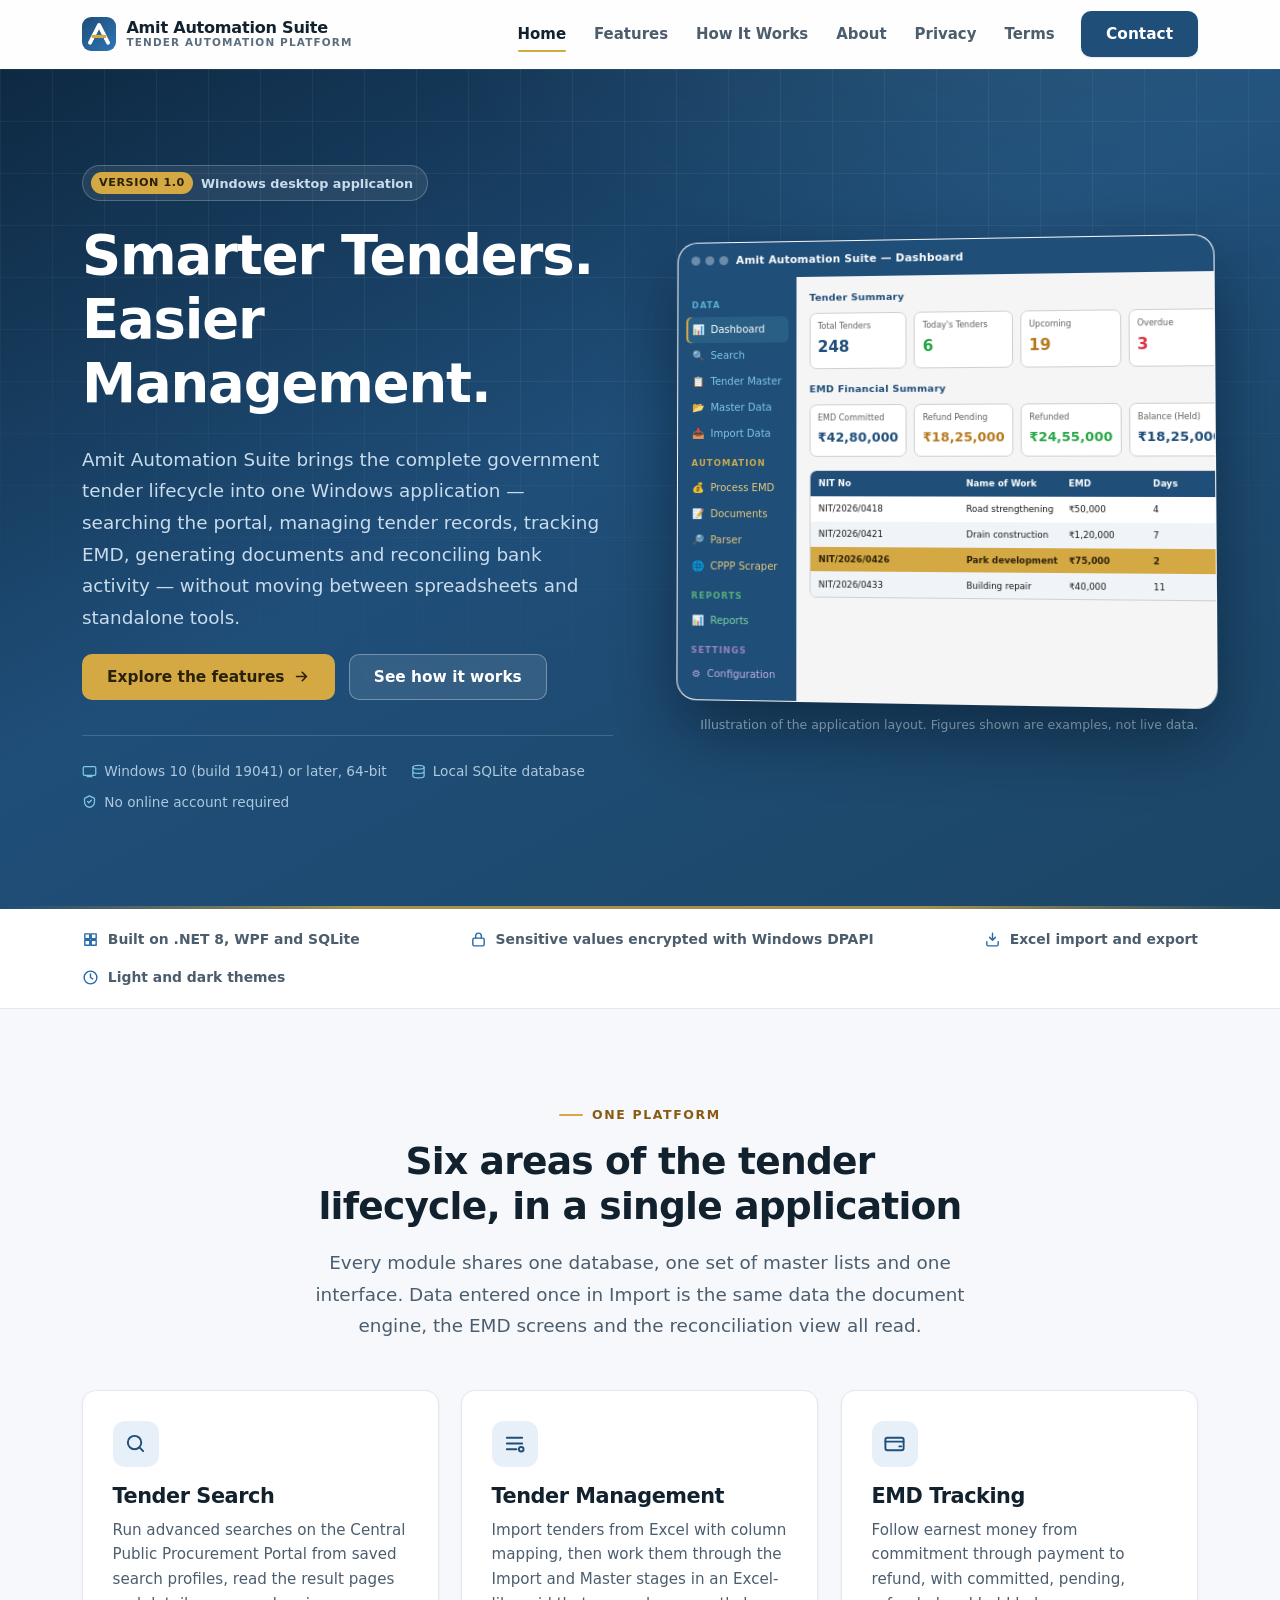
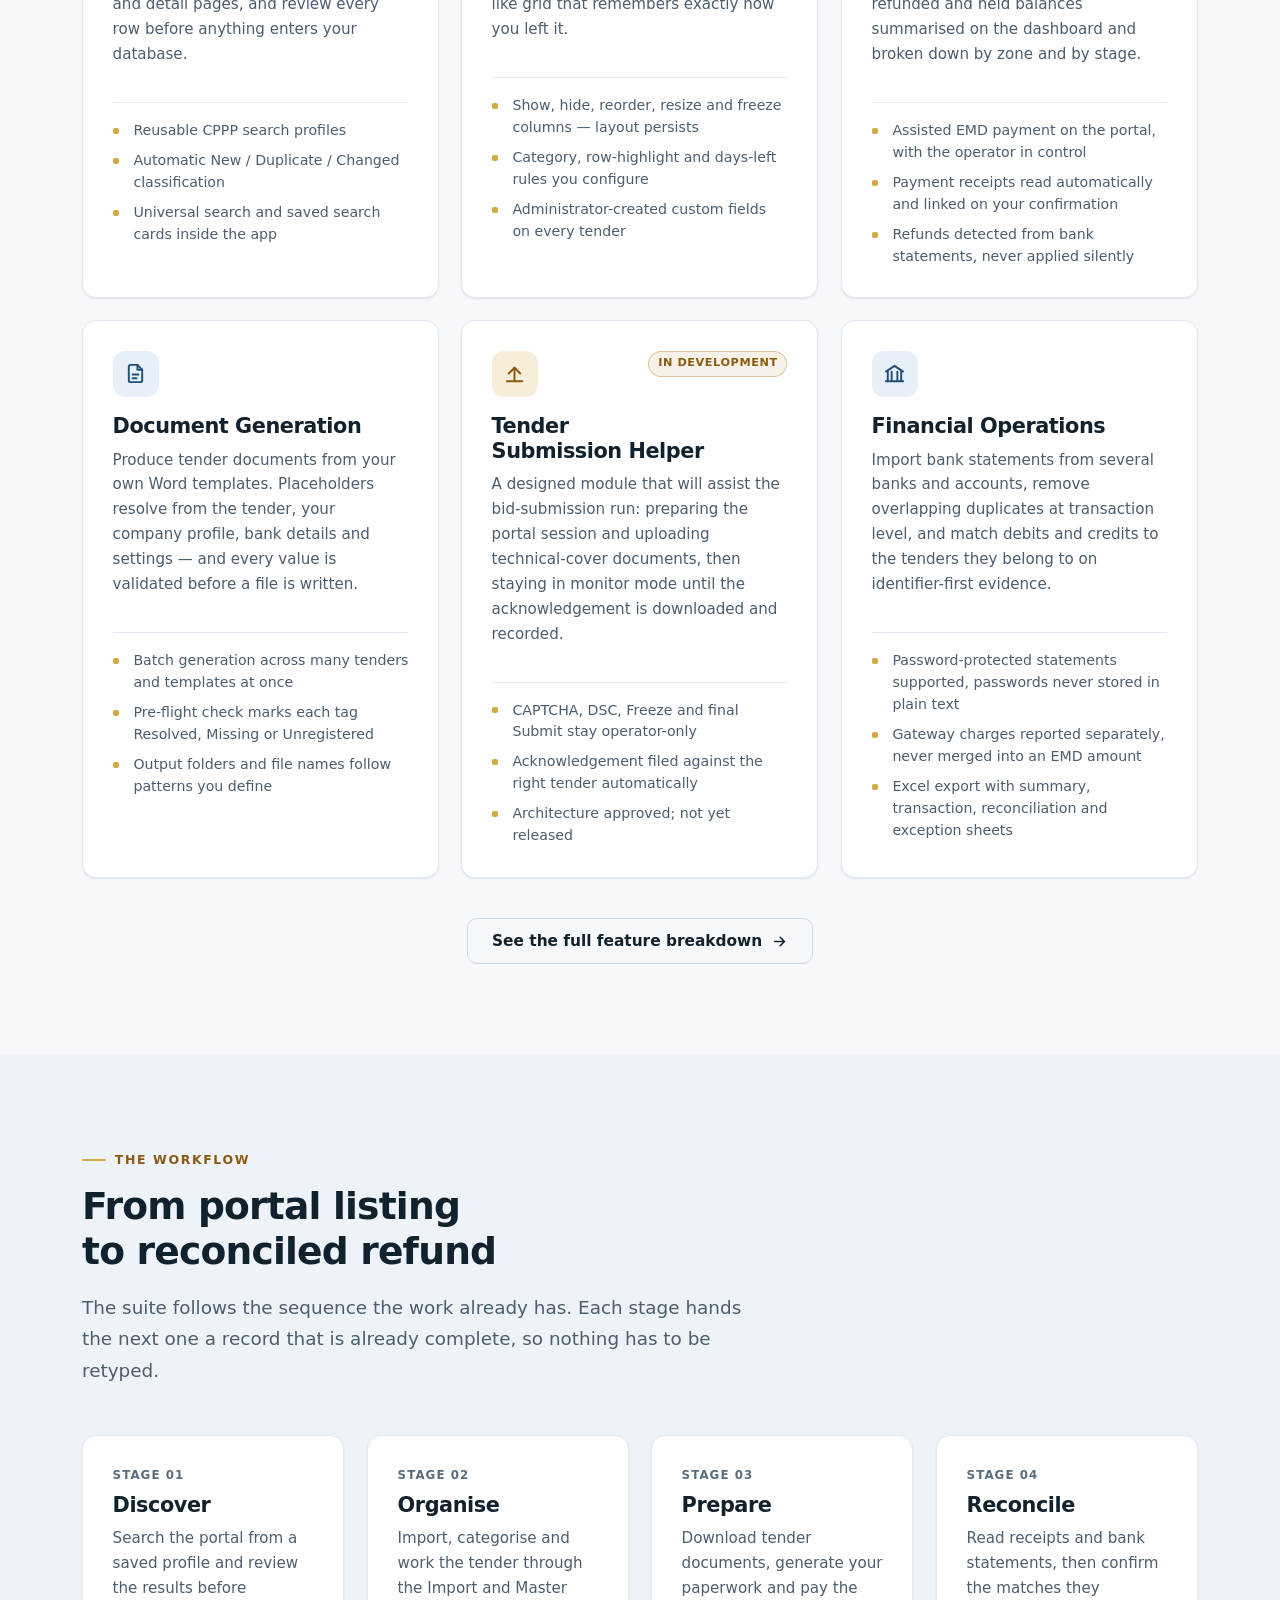
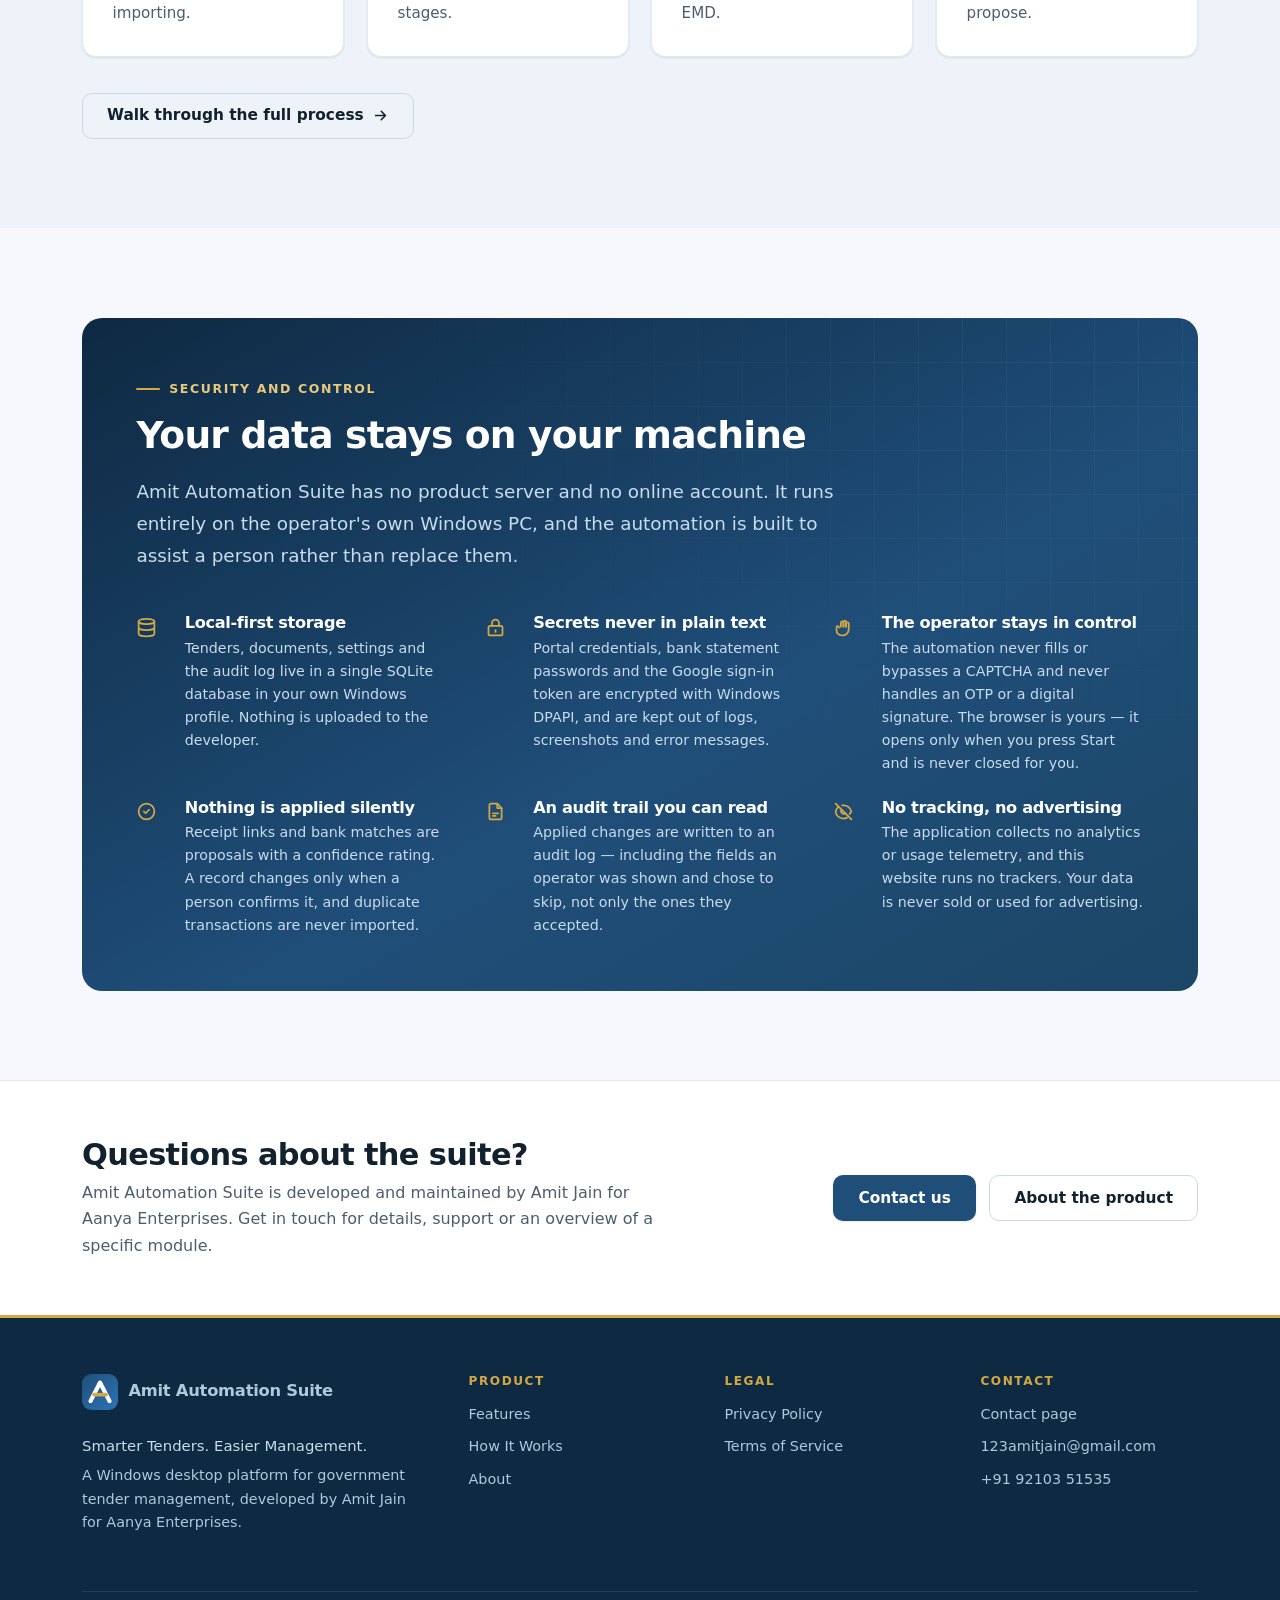
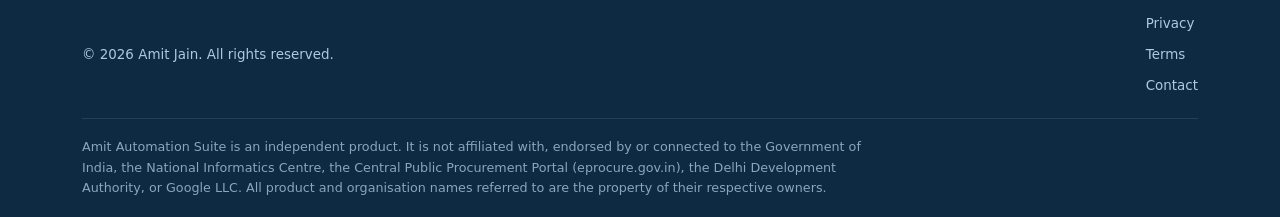
==== index.html @ f458331a "Add files via upload Initial website upload" ====
<!DOCTYPE html>
<html lang="en" dir="ltr">
<head>
<meta charset="utf-8">
<meta name="viewport" content="width=device-width, initial-scale=1">
<title>Amit Automation Suite — Tender Management &amp; Automation for Windows</title>
<meta name="description" content="Windows desktop platform for the government tender lifecycle: tender search, tender management, EMD tracking, document generation and financial reconciliation.">
<meta name="author" content="Amit Jain">
<meta name="theme-color" content="#1F4E79">
<link rel="canonical" href="https://amitautomationsuite.github.io/">

<meta property="og:type" content="website">
<meta property="og:site_name" content="Amit Automation Suite">
<meta property="og:title" content="Amit Automation Suite — Tender Management &amp; Automation for Windows">
<meta property="og:description" content="A Windows desktop platform for the government tender lifecycle: search, management, EMD tracking, document generation and financial reconciliation. Data stays on your machine.">
<meta property="og:url" content="https://amitautomationsuite.github.io/">
<meta property="og:image" content="https://amitautomationsuite.github.io/assets/img/og-image.png">
<meta property="og:image:width" content="1200">
<meta property="og:image:height" content="630">
<meta property="og:image:alt" content="Amit Automation Suite — Smarter Tenders. Easier Management.">
<meta name="twitter:card" content="summary_large_image">
<meta name="twitter:title" content="Amit Automation Suite">
<meta name="twitter:description" content="A Windows desktop platform for the government tender lifecycle. Data stays on your machine.">
<meta name="twitter:image" content="https://amitautomationsuite.github.io/assets/img/og-image.png">

<link rel="icon" href="favicon.ico" sizes="any">
<link rel="icon" type="image/png" sizes="32x32" href="assets/img/favicon-32.png">
<link rel="icon" type="image/png" sizes="16x16" href="assets/img/favicon-16.png">
<link rel="apple-touch-icon" href="assets/img/apple-touch-icon.png">
<link rel="manifest" href="site.webmanifest">
<link rel="stylesheet" href="assets/css/styles.css">
<script>document.documentElement.classList.add('js');</script>
<script type="application/ld+json">
{
  "@context": "https://schema.org",
  "@type": "SoftwareApplication",
  "name": "Amit Automation Suite",
  "alternateName": "AAS",
  "applicationCategory": "BusinessApplication",
  "applicationSubCategory": "Tender Management",
  "operatingSystem": "Windows 10 version 2004 (build 19041) or later, 64-bit",
  "softwareVersion": "1.0.0",
  "url": "https://amitautomationsuite.github.io/",
  "image": "https://amitautomationsuite.github.io/assets/img/og-image.png",
  "description": "A Windows desktop platform that manages the government tender lifecycle end to end: tender search, tender management, EMD tracking, document generation, tender submission assistance and financial reconciliation. All records are stored in a local SQLite database on the operator's own machine.",
  "author":    { "@type": "Person", "name": "Amit Jain", "email": "123amitjain@gmail.com" },
  "publisher": { "@type": "Organization", "name": "Aanya Enterprises" }
}
</script>
</head>
<body>
<a class="skip-link" href="#main">Skip to main content</a>

<header class="site-header">
  <div class="wrap">
    <nav class="nav" aria-label="Primary">
      <a class="brand" href="index.html">
        <img class="brand__mark" src="assets/img/icon-512.png" width="34" height="34" alt="" decoding="async">
        <span class="brand__text">
          <span class="brand__name">Amit Automation Suite</span>
          <span class="brand__sub">Tender Automation Platform</span>
        </span>
      </a>
      <button class="nav__toggle" type="button" aria-expanded="false" aria-controls="nav-menu">
        <span class="visually-hidden">Toggle navigation menu</span>
        <svg class="icon-open" viewBox="0 0 24 24" fill="none" stroke="currentColor" stroke-width="2" stroke-linecap="round" aria-hidden="true"><path d="M3 6h18M3 12h18M3 18h18"/></svg>
        <svg class="icon-close" viewBox="0 0 24 24" fill="none" stroke="currentColor" stroke-width="2" stroke-linecap="round" aria-hidden="true"><path d="M6 6l12 12M18 6L6 18"/></svg>
      </button>
      <div class="nav__menu" id="nav-menu">
        <ul class="nav__links">
          <li><a href="index.html" aria-current="page">Home</a></li>
          <li><a href="features.html">Features</a></li>
          <li><a href="how-it-works.html">How It Works</a></li>
          <li><a href="about.html">About</a></li>
          <li><a href="privacy.html">Privacy</a></li>
          <li><a href="terms.html">Terms</a></li>
        </ul>
        <div class="nav__cta"><a class="btn btn--primary" href="contact.html">Contact</a></div>
      </div>
    </nav>
  </div>
</header>

<main id="main">

  <!-- ============================ Hero ============================ -->
  <section class="hero">
    <div class="wrap">
      <div class="hero__inner">
        <div>
          <p class="hero__badge"><b>Version 1.0</b> Windows desktop application</p>
          <h1>Smarter Tenders.<br>Easier Management.</h1>
          <p class="lede">Amit Automation Suite brings the complete government tender lifecycle into one
            Windows application — searching the portal, managing tender records, tracking EMD,
            generating documents and reconciling bank activity — without moving between
            spreadsheets and standalone tools.</p>
          <div class="btn-row">
            <a class="btn btn--gold" href="features.html">
              Explore the features
              <svg viewBox="0 0 24 24" fill="none" stroke="currentColor" stroke-width="2.2" stroke-linecap="round" stroke-linejoin="round" aria-hidden="true"><path d="M5 12h14M13 6l6 6-6 6"/></svg>
            </a>
            <a class="btn btn--onDark" href="how-it-works.html">See how it works</a>
          </div>
          <ul class="hero__meta">
            <li><svg viewBox="0 0 24 24" fill="none" stroke="currentColor" stroke-width="2" stroke-linecap="round" stroke-linejoin="round" aria-hidden="true"><rect x="2" y="4" width="20" height="14" rx="2"/><path d="M8 20h8M12 18v2"/></svg> Windows 10 (build 19041) or later, 64-bit</li>
            <li><svg viewBox="0 0 24 24" fill="none" stroke="currentColor" stroke-width="2" stroke-linecap="round" stroke-linejoin="round" aria-hidden="true"><ellipse cx="12" cy="5" rx="9" ry="3"/><path d="M3 5v14c0 1.7 4 3 9 3s9-1.3 9-3V5M3 12c0 1.7 4 3 9 3s9-1.3 9-3"/></svg> Local SQLite database</li>
            <li><svg viewBox="0 0 24 24" fill="none" stroke="currentColor" stroke-width="2" stroke-linecap="round" stroke-linejoin="round" aria-hidden="true"><path d="M12 3l8 4v5c0 5-3.4 8.4-8 9.5C7.4 20.4 4 17 4 12V7z"/><path d="M9 12l2 2 4-4"/></svg> No online account required</li>
          </ul>
        </div>

        <div>
          <!-- Illustration of the application layout. Not a photograph of live data. -->
          <div class="mock" role="img" aria-label="Illustration of the Amit Automation Suite dashboard: a navy sidebar grouped into Data, Automation, Reports and Settings sections, with tender and EMD summary cards and a tender grid.">
            <div class="mock__bar">
              <span class="mock__dots"><i></i><i></i><i></i></span>
              <span class="mock__title">Amit Automation Suite — Dashboard</span>
            </div>
            <div class="mock__body" aria-hidden="true">
              <div class="mock__side">
                <div class="mock__group g-data">DATA</div>
                <div class="mock__nav t-data is-active"><em>&#128202;</em> Dashboard</div>
                <div class="mock__nav t-data"><em>&#128269;</em> Search</div>
                <div class="mock__nav t-data"><em>&#128203;</em> Tender Master</div>
                <div class="mock__nav t-data"><em>&#128194;</em> Master Data</div>
                <div class="mock__nav t-data"><em>&#128229;</em> Import Data</div>
                <div class="mock__group g-auto">AUTOMATION</div>
                <div class="mock__nav t-auto"><em>&#128176;</em> Process EMD</div>
                <div class="mock__nav t-auto"><em>&#128221;</em> Documents</div>
                <div class="mock__nav t-auto"><em>&#128270;</em> Parser</div>
                <div class="mock__nav t-auto"><em>&#127760;</em> CPPP Scraper</div>
                <div class="mock__group g-rep">REPORTS</div>
                <div class="mock__nav t-rep"><em>&#128202;</em> Reports</div>
                <div class="mock__group g-set">SETTINGS</div>
                <div class="mock__nav t-set"><em>&#9881;</em> Configuration</div>
              </div>
              <div class="mock__main">
                <div class="mock__label">Tender Summary</div>
                <div class="mock__cards">
                  <div class="mock__card"><span>Total Tenders</span><b class="c-blue">248</b></div>
                  <div class="mock__card"><span>Today's Tenders</span><b class="c-green">6</b></div>
                  <div class="mock__card"><span>Upcoming</span><b class="c-amber">19</b></div>
                  <div class="mock__card"><span>Overdue</span><b class="c-red">3</b></div>
                </div>
                <div class="mock__label">EMD Financial Summary</div>
                <div class="mock__cards">
                  <div class="mock__card"><span>EMD Committed</span><b class="c-blue money">&#8377;42,80,000</b></div>
                  <div class="mock__card"><span>Refund Pending</span><b class="c-amber money">&#8377;18,25,000</b></div>
                  <div class="mock__card"><span>Refunded</span><b class="c-green money">&#8377;24,55,000</b></div>
                  <div class="mock__card"><span>Balance (Held)</span><b class="c-blue money">&#8377;18,25,000</b></div>
                </div>
                <div class="mock__grid">
                  <div class="mock__row head"><span>NIT No</span><span>Name of Work</span><span>EMD</span><span>Days</span></div>
                  <div class="mock__row"><span>NIT/2026/0418</span><span>Road strengthening</span><span>&#8377;50,000</span><span>4</span></div>
                  <div class="mock__row alt"><span>NIT/2026/0421</span><span>Drain construction</span><span>&#8377;1,20,000</span><span>7</span></div>
                  <div class="mock__row sel"><span>NIT/2026/0426</span><span>Park development</span><span>&#8377;75,000</span><span>2</span></div>
                  <div class="mock__row alt"><span>NIT/2026/0433</span><span>Building repair</span><span>&#8377;40,000</span><span>11</span></div>
                </div>
              </div>
            </div>
          </div>
          <p class="mock__caption">Illustration of the application layout. Figures shown are examples, not live data.</p>
        </div>
      </div>
    </div>
  </section>

  <!-- ============================ Trust strip ============================ -->
  <div class="strip">
    <div class="wrap">
      <ul class="strip__list">
        <li><svg viewBox="0 0 24 24" fill="none" stroke="currentColor" stroke-width="2" stroke-linecap="round" stroke-linejoin="round" aria-hidden="true"><path d="M4 4h7v7H4zM13 4h7v7h-7zM4 13h7v7H4zM13 13h7v7h-7z"/></svg> Built on .NET 8, WPF and SQLite</li>
        <li><svg viewBox="0 0 24 24" fill="none" stroke="currentColor" stroke-width="2" stroke-linecap="round" stroke-linejoin="round" aria-hidden="true"><rect x="4" y="10" width="16" height="11" rx="2"/><path d="M8 10V7a4 4 0 0 1 8 0v3"/></svg> Sensitive values encrypted with Windows DPAPI</li>
        <li><svg viewBox="0 0 24 24" fill="none" stroke="currentColor" stroke-width="2" stroke-linecap="round" stroke-linejoin="round" aria-hidden="true"><path d="M12 3v10M8 9l4 4 4-4"/><path d="M4 15v4a2 2 0 0 0 2 2h12a2 2 0 0 0 2-2v-4"/></svg> Excel import and export</li>
        <li><svg viewBox="0 0 24 24" fill="none" stroke="currentColor" stroke-width="2" stroke-linecap="round" stroke-linejoin="round" aria-hidden="true"><circle cx="12" cy="12" r="9"/><path d="M12 7v5l3 2"/></svg> Light and dark themes</li>
      </ul>
    </div>
  </div>

  <!-- ============================ Product areas ============================ -->
  <section class="section">
    <div class="wrap">
      <div class="section-head section-head--center">
        <p class="eyebrow">One platform</p>
        <h2>Six areas of the tender lifecycle, in a single application</h2>
        <p class="lede">Every module shares one database, one set of master lists and one interface.
          Data entered once in Import is the same data the document engine, the EMD screens and the
          reconciliation view all read.</p>
      </div>

      <div class="grid grid--3">

        <article class="card card--hover reveal">
          <span class="card__icon" aria-hidden="true">
            <svg viewBox="0 0 24 24" fill="none" stroke="currentColor" stroke-width="2" stroke-linecap="round" stroke-linejoin="round"><circle cx="11" cy="11" r="7"/><path d="M20 20l-3.9-3.9"/></svg>
          </span>
          <h3>Tender Search</h3>
          <p>Run advanced searches on the Central Public Procurement Portal from saved search
            profiles, read the result pages and detail pages, and review every row before anything
            enters your database.</p>
          <ul class="card__list">
            <li>Reusable CPPP search profiles</li>
            <li>Automatic New / Duplicate / Changed classification</li>
            <li>Universal search and saved search cards inside the app</li>
          </ul>
        </article>

        <article class="card card--hover reveal reveal-d1">
          <span class="card__icon" aria-hidden="true">
            <svg viewBox="0 0 24 24" fill="none" stroke="currentColor" stroke-width="2" stroke-linecap="round" stroke-linejoin="round"><path d="M4 6h16M4 12h16M4 18h10"/><circle cx="19" cy="18" r="2.4"/></svg>
          </span>
          <h3>Tender Management</h3>
          <p>Import tenders from Excel with column mapping, then work them through the Import and
            Master stages in an Excel-like grid that remembers exactly how you left it.</p>
          <ul class="card__list">
            <li>Show, hide, reorder, resize and freeze columns — layout persists</li>
            <li>Category, row-highlight and days-left rules you configure</li>
            <li>Administrator-created custom fields on every tender</li>
          </ul>
        </article>

        <article class="card card--hover reveal reveal-d2">
          <span class="card__icon" aria-hidden="true">
            <svg viewBox="0 0 24 24" fill="none" stroke="currentColor" stroke-width="2" stroke-linecap="round" stroke-linejoin="round"><rect x="2.5" y="6" width="19" height="13" rx="2"/><path d="M2.5 10h19"/><path d="M17 15h2"/></svg>
          </span>
          <h3>EMD Tracking</h3>
          <p>Follow earnest money from commitment through payment to refund, with committed,
            pending, refunded and held balances summarised on the dashboard and broken down by zone
            and by stage.</p>
          <ul class="card__list">
            <li>Assisted EMD payment on the portal, with the operator in control</li>
            <li>Payment receipts read automatically and linked on your confirmation</li>
            <li>Refunds detected from bank statements, never applied silently</li>
          </ul>
        </article>

        <article class="card card--hover reveal">
          <span class="card__icon" aria-hidden="true">
            <svg viewBox="0 0 24 24" fill="none" stroke="currentColor" stroke-width="2" stroke-linecap="round" stroke-linejoin="round"><path d="M14 3H7a2 2 0 0 0-2 2v14a2 2 0 0 0 2 2h10a2 2 0 0 0 2-2V8z"/><path d="M14 3v5h5M9 13h6M9 17h4"/></svg>
          </span>
          <h3>Document Generation</h3>
          <p>Produce tender documents from your own Word templates. Placeholders resolve from the
            tender, your company profile, bank details and settings — and every value is validated
            before a file is written.</p>
          <ul class="card__list">
            <li>Batch generation across many tenders and templates at once</li>
            <li>Pre-flight check marks each tag Resolved, Missing or Unregistered</li>
            <li>Output folders and file names follow patterns you define</li>
          </ul>
        </article>

        <article class="card card--hover reveal reveal-d1">
          <div class="card__head">
            <span class="card__icon card__icon--gold" aria-hidden="true">
              <svg viewBox="0 0 24 24" fill="none" stroke="currentColor" stroke-width="2" stroke-linecap="round" stroke-linejoin="round"><path d="M12 19V6"/><path d="M6 12l6-6 6 6"/><path d="M4 20h16"/></svg>
            </span>
            <span class="tag tag--dev">In development</span>
          </div>
          <h3>Tender Submission Helper</h3>
          <p>A designed module that will assist the bid-submission run: preparing the portal session
            and uploading technical-cover documents, then staying in monitor mode until the
            acknowledgement is downloaded and recorded.</p>
          <ul class="card__list">
            <li>CAPTCHA, DSC, Freeze and final Submit stay operator-only</li>
            <li>Acknowledgement filed against the right tender automatically</li>
            <li>Architecture approved; not yet released</li>
          </ul>
        </article>

        <article class="card card--hover reveal reveal-d2">
          <span class="card__icon" aria-hidden="true">
            <svg viewBox="0 0 24 24" fill="none" stroke="currentColor" stroke-width="2" stroke-linecap="round" stroke-linejoin="round"><path d="M3 10l9-6 9 6"/><path d="M5 10v9M19 10v9M9 10v9M15 10v9M3 20h18"/></svg>
          </span>
          <h3>Financial Operations</h3>
          <p>Import bank statements from several banks and accounts, remove overlapping duplicates at
            transaction level, and match debits and credits to the tenders they belong to on
            identifier-first evidence.</p>
          <ul class="card__list">
            <li>Password-protected statements supported, passwords never stored in plain text</li>
            <li>Gateway charges reported separately, never merged into an EMD amount</li>
            <li>Excel export with summary, transaction, reconciliation and exception sheets</li>
          </ul>
        </article>

      </div>

      <p class="text-center" style="margin-top: 2.5rem;">
        <a class="btn btn--ghost" href="features.html">See the full feature breakdown
          <svg viewBox="0 0 24 24" fill="none" stroke="currentColor" stroke-width="2.2" stroke-linecap="round" stroke-linejoin="round" aria-hidden="true"><path d="M5 12h14M13 6l6 6-6 6"/></svg>
        </a>
      </p>
    </div>
  </section>

  <!-- ============================ Workflow ============================ -->
  <section class="section section--alt">
    <div class="wrap">
      <div class="section-head">
        <p class="eyebrow">The workflow</p>
        <h2>From portal listing to reconciled refund</h2>
        <p class="lede">The suite follows the sequence the work already has. Each stage hands the
          next one a record that is already complete, so nothing has to be retyped.</p>
      </div>

      <div class="grid grid--4">
        <div class="card reveal">
          <span class="step__module">Stage 01</span>
          <h3>Discover</h3>
          <p>Search the portal from a saved profile and review the results before importing.</p>
        </div>
        <div class="card reveal reveal-d1">
          <span class="step__module">Stage 02</span>
          <h3>Organise</h3>
          <p>Import, categorise and work the tender through the Import and Master stages.</p>
        </div>
        <div class="card reveal reveal-d2">
          <span class="step__module">Stage 03</span>
          <h3>Prepare</h3>
          <p>Download tender documents, generate your paperwork and pay the EMD.</p>
        </div>
        <div class="card reveal reveal-d3">
          <span class="step__module">Stage 04</span>
          <h3>Reconcile</h3>
          <p>Read receipts and bank statements, then confirm the matches they propose.</p>
        </div>
      </div>

      <p style="margin-top: 2.25rem;">
        <a class="btn btn--ghost" href="how-it-works.html">Walk through the full process
          <svg viewBox="0 0 24 24" fill="none" stroke="currentColor" stroke-width="2.2" stroke-linecap="round" stroke-linejoin="round" aria-hidden="true"><path d="M5 12h14M13 6l6 6-6 6"/></svg>
        </a>
      </p>
    </div>
  </section>

  <!-- ============================ Security / trust ============================ -->
  <section class="section">
    <div class="wrap">
      <div class="panel reveal">
        <p class="eyebrow eyebrow--light">Security and control</p>
        <h2>Your data stays on your machine</h2>
        <p class="lede" style="max-width: 62ch;">Amit Automation Suite has no product server and no
          online account. It runs entirely on the operator's own Windows PC, and the automation is
          built to assist a person rather than replace them.</p>

        <div class="panel__grid">
          <div class="panel__item">
            <svg viewBox="0 0 24 24" fill="none" stroke="currentColor" stroke-width="2" stroke-linecap="round" stroke-linejoin="round" aria-hidden="true"><ellipse cx="12" cy="5" rx="9" ry="3"/><path d="M3 5v14c0 1.7 4 3 9 3s9-1.3 9-3V5M3 12c0 1.7 4 3 9 3s9-1.3 9-3"/></svg>
            <div>
              <h3>Local-first storage</h3>
              <p>Tenders, documents, settings and the audit log live in a single SQLite database in
                your own Windows profile. Nothing is uploaded to the developer.</p>
            </div>
          </div>
          <div class="panel__item">
            <svg viewBox="0 0 24 24" fill="none" stroke="currentColor" stroke-width="2" stroke-linecap="round" stroke-linejoin="round" aria-hidden="true"><rect x="4" y="10" width="16" height="11" rx="2"/><path d="M8 10V7a4 4 0 0 1 8 0v3"/><path d="M12 15v2"/></svg>
            <div>
              <h3>Secrets never in plain text</h3>
              <p>Portal credentials, bank statement passwords and the Google sign-in token are
                encrypted with Windows DPAPI, and are kept out of logs, screenshots and error
                messages.</p>
            </div>
          </div>
          <div class="panel__item">
            <svg viewBox="0 0 24 24" fill="none" stroke="currentColor" stroke-width="2" stroke-linecap="round" stroke-linejoin="round" aria-hidden="true"><path d="M9 11V6.5a1.5 1.5 0 0 1 3 0V11"/><path d="M12 11V5.5a1.5 1.5 0 0 1 3 0V11"/><path d="M15 11V7.5a1.5 1.5 0 0 1 3 0V14a7 7 0 0 1-7 7h-1a6 6 0 0 1-6-6v-3a1.5 1.5 0 0 1 3 0"/></svg>
            <div>
              <h3>The operator stays in control</h3>
              <p>The automation never fills or bypasses a CAPTCHA and never handles an OTP or a
                digital signature. The browser is yours — it opens only when you press Start and is
                never closed for you.</p>
            </div>
          </div>
          <div class="panel__item">
            <svg viewBox="0 0 24 24" fill="none" stroke="currentColor" stroke-width="2" stroke-linecap="round" stroke-linejoin="round" aria-hidden="true"><path d="M9 12l2 2 4-4"/><circle cx="12" cy="12" r="9"/></svg>
            <div>
              <h3>Nothing is applied silently</h3>
              <p>Receipt links and bank matches are proposals with a confidence rating. A record
                changes only when a person confirms it, and duplicate transactions are never
                imported.</p>
            </div>
          </div>
          <div class="panel__item">
            <svg viewBox="0 0 24 24" fill="none" stroke="currentColor" stroke-width="2" stroke-linecap="round" stroke-linejoin="round" aria-hidden="true"><path d="M14 3H7a2 2 0 0 0-2 2v14a2 2 0 0 0 2 2h10a2 2 0 0 0 2-2V8z"/><path d="M14 3v5h5"/><path d="M9 14h6M9 17h3"/></svg>
            <div>
              <h3>An audit trail you can read</h3>
              <p>Applied changes are written to an audit log — including the fields an operator was
                shown and chose to skip, not only the ones they accepted.</p>
            </div>
          </div>
          <div class="panel__item">
            <svg viewBox="0 0 24 24" fill="none" stroke="currentColor" stroke-width="2" stroke-linecap="round" stroke-linejoin="round" aria-hidden="true"><path d="M3 3l18 18"/><path d="M10.6 5.1A9 9 0 0 1 21 12c-.5 1-1.2 2-2 2.8M6.3 6.4A9 9 0 0 0 3 12a9 9 0 0 0 13 7"/><path d="M9.9 9.9a3 3 0 0 0 4.2 4.2"/></svg>
            <div>
              <h3>No tracking, no advertising</h3>
              <p>The application collects no analytics or usage telemetry, and this website runs no
                trackers. Your data is never sold or used for advertising.</p>
            </div>
          </div>
        </div>
      </div>
    </div>
  </section>

  <!-- ============================ CTA ============================ -->
  <section class="cta">
    <div class="wrap">
      <div class="cta__inner">
        <div class="cta__text">
          <h2>Questions about the suite?</h2>
          <p>Amit Automation Suite is developed and maintained by Amit Jain for Aanya Enterprises.
            Get in touch for details, support or an overview of a specific module.</p>
        </div>
        <div class="btn-row">
          <a class="btn btn--primary" href="contact.html">Contact us</a>
          <a class="btn btn--ghost" href="about.html">About the product</a>
        </div>
      </div>
    </div>
  </section>

</main>

<footer class="site-footer">
  <div class="wrap">
    <div class="footer__grid footer">
      <div>
        <a class="footer__brand" href="index.html">
          <img src="assets/img/icon-512.png" width="36" height="36" alt="" decoding="async" loading="lazy">
          <span>Amit Automation Suite</span>
        </a>
        <p class="footer__tag">Smarter Tenders. Easier Management.</p>
        <p class="footer__desc">A Windows desktop platform for government tender management,
          developed by Amit Jain for Aanya Enterprises.</p>
      </div>
      <div>
        <h2>Product</h2>
        <ul>
          <li><a href="features.html">Features</a></li>
          <li><a href="how-it-works.html">How It Works</a></li>
          <li><a href="about.html">About</a></li>
        </ul>
      </div>
      <div>
        <h2>Legal</h2>
        <ul>
          <li><a href="privacy.html">Privacy Policy</a></li>
          <li><a href="terms.html">Terms of Service</a></li>
        </ul>
      </div>
      <div>
        <h2>Contact</h2>
        <ul>
          <li><a href="contact.html">Contact page</a></li>
          <li><a href="mailto:123amitjain@gmail.com">123amitjain@gmail.com</a></li>
          <li><a href="tel:+919210351535">+91 92103 51535</a></li>
        </ul>
      </div>
    </div>

    <div class="footer__bottom footer">
      <p>&copy; <span data-year>2026</span> Amit Jain. All rights reserved.</p>
      <ul class="footer__legal">
        <li><a href="privacy.html">Privacy</a></li>
        <li><a href="terms.html">Terms</a></li>
        <li><a href="contact.html">Contact</a></li>
      </ul>
    </div>

    <div class="disclaimer">
      <p>Amit Automation Suite is an independent product. It is not affiliated with, endorsed by or
        connected to the Government of India, the National Informatics Centre, the Central Public
        Procurement Portal (eprocure.gov.in), the Delhi Development Authority, or Google LLC. All
        product and organisation names referred to are the property of their respective owners.</p>
    </div>
  </div>
</footer>

<script src="assets/js/main.js" defer></script>
</body>
</html>
---- assets/css/styles.css ----
/* ==========================================================================
   Amit Automation Suite — website stylesheet
   Palette is taken from the application's own WPF theme
   (src/AmitAutomationSuite/Themes/LightTheme.xaml) so the site and the
   product read as one thing: navy #1F4E79, blue #2E75B6, gold #D4A843.
   ========================================================================== */

/* ---------- 1. Tokens ---------------------------------------------------- */

:root {
  /* Brand */
  --navy:        #1F4E79;
  --navy-deep:   #143A5C;
  --navy-ink:    #0E2942;
  --blue:        #2E75B6;
  --blue-soft:   #E7F0F9;
  --sky:         #7EC8E3;
  --gold:        #D4A843;
  --gold-light:  #E8C97A;
  --gold-soft:   #F7EEDA;
  --green:       #25714B;
  --amber:       #8A5A12;

  /* Neutrals. Every foreground token below is set so that it clears WCAG 2.1
     AA (4.5:1 for body text) on every surface it is actually used on —
     --surface, --surface-2, --bg and --bg-alt — not only on pure white. */
  --bg:          #F6F8FB;
  --bg-alt:      #EEF3F9;
  --surface:     #FFFFFF;
  --surface-2:   #FAFCFE;
  --line:        #E2E9F1;
  --line-strong: #CBD8E6;
  --ink:         #12212E;
  --ink-2:       #4C5D6E;
  --ink-3:       #5A6D7D;
  --on-dark:     #FFFFFF;
  --on-dark-2:   #C9DCEC;
  --on-dark-3:   #AEC8DC;

  /* Links carry their own tokens because --blue doubles as a button fill,
     where a lighter value would break white-on-blue in dark mode. */
  --link:        #256AAA;
  --link-hover:  #1F4E79;

  /* Shape & motion */
  --r-sm: 8px;
  --r:    14px;
  --r-lg: 20px;
  --shadow-sm: 0 1px 2px rgba(16, 40, 64, .06), 0 1px 3px rgba(16, 40, 64, .05);
  --shadow:    0 2px 4px rgba(16, 40, 64, .04), 0 8px 24px rgba(16, 40, 64, .07);
  --shadow-lg: 0 4px 8px rgba(16, 40, 64, .05), 0 24px 56px rgba(16, 40, 64, .13);
  --ring: 0 0 0 3px rgba(46, 117, 182, .35);
  --ease: cubic-bezier(.22, .61, .36, 1);

  /* Rhythm */
  --pad: clamp(1.25rem, 4vw, 2rem);
  --maxw: 1180px;

  /* Fonts — system stack only: zero network requests, no third-party
     dependency, and Segoe UI matches the desktop application on Windows. */
  --font: "Segoe UI", system-ui, -apple-system, "Helvetica Neue", Arial,
          "Noto Sans", sans-serif;
  --font-mono: "Cascadia Mono", "Consolas", "SF Mono", "Roboto Mono", monospace;
}

@media (prefers-color-scheme: dark) {
  :root {
    --bg:          #0D1720;
    --bg-alt:      #111E2A;
    --surface:     #15232F;
    --surface-2:   #1A2A38;
    --line:        #26394B;
    --line-strong: #344C63;
    --ink:         #E9F1F8;
    --ink-2:       #A9BED1;
    --ink-3:       #7D95AB;
    --blue-soft:   #17303F;
    --gold-soft:   #2E2716;
    --sky:         #7EC8E3;
    --green:       #5FCB92;
    --amber:       #E3B860;
    --link:        #7EC8E3;
    --link-hover:  #A8DCF0;
    --shadow-sm: 0 1px 2px rgba(0, 0, 0, .3);
    --shadow:    0 2px 4px rgba(0, 0, 0, .25), 0 8px 24px rgba(0, 0, 0, .34);
    --shadow-lg: 0 4px 8px rgba(0, 0, 0, .3), 0 24px 56px rgba(0, 0, 0, .5);
  }
}

/* ---------- 2. Reset & base --------------------------------------------- */

*, *::before, *::after { box-sizing: border-box; }

html {
  -webkit-text-size-adjust: 100%;
  scroll-behavior: smooth;
  scroll-padding-top: 84px;
}

body {
  margin: 0;
  background: var(--bg);
  color: var(--ink);
  font-family: var(--font);
  font-size: 1rem;
  line-height: 1.65;
  -webkit-font-smoothing: antialiased;
  text-rendering: optimizeLegibility;
}

img, svg, video { max-width: 100%; height: auto; display: block; }

h1, h2, h3, h4 {
  margin: 0 0 .5em;
  line-height: 1.18;
  letter-spacing: -.021em;
  font-weight: 700;
  color: var(--ink);
  text-wrap: balance;
}

h1 { font-size: clamp(2.1rem, 1.35rem + 2.7vw, 3.4rem); }
h2 { font-size: clamp(1.6rem, 1.15rem + 1.7vw, 2.35rem); }
h3 { font-size: clamp(1.1rem, .98rem + .48vw, 1.3rem); }
h4 { font-size: 1rem; }

p  { margin: 0 0 1.1em; }
p:last-child, ul:last-child, ol:last-child { margin-bottom: 0; }

a { color: var(--link); text-decoration-thickness: 1px; text-underline-offset: 3px; }
a:hover { color: var(--link-hover); }

strong { font-weight: 650; color: var(--ink); }

:focus-visible {
  outline: 3px solid var(--blue);
  outline-offset: 2px;
  border-radius: 4px;
}

hr { border: 0; border-top: 1px solid var(--line); margin: 2.5rem 0; }

/* ---------- 3. Layout helpers -------------------------------------------- */

.wrap {
  width: 100%;
  max-width: var(--maxw);
  margin-inline: auto;
  padding-inline: var(--pad);
}
.wrap--narrow { max-width: 820px; }

.section { padding-block: clamp(3.25rem, 7vw, 5.75rem); }
.section--tight { padding-block: clamp(2.5rem, 5vw, 4rem); }
.section--alt { background: var(--bg-alt); }

.skip-link {
  position: absolute;
  left: 50%;
  top: -60px;
  transform: translateX(-50%);
  z-index: 200;
  background: var(--navy);
  color: #fff;
  padding: .7rem 1.2rem;
  border-radius: 0 0 var(--r-sm) var(--r-sm);
  font-weight: 600;
  transition: top .18s var(--ease);
}
.skip-link:focus { top: 0; color: #fff; }

.eyebrow {
  display: inline-flex;
  align-items: center;
  gap: .55rem;
  margin: 0 0 .85rem;
  font-size: .78rem;
  font-weight: 700;
  letter-spacing: .13em;
  text-transform: uppercase;
  color: var(--amber);
}
.eyebrow::before {
  content: "";
  width: 24px;
  height: 2px;
  border-radius: 2px;
  background: var(--gold);
}
/* On the navy surfaces the plain gold does not clear 4.5:1, so the lighter
   step of the same hue is used there instead. */
.eyebrow--light { color: var(--gold-light); }

.section-head { max-width: 66ch; margin-bottom: clamp(2rem, 4vw, 3rem); }
.section-head--center { margin-inline: auto; text-align: center; }
.section-head--center .eyebrow { justify-content: center; }

.lede {
  font-size: clamp(1.03rem, .98rem + .3vw, 1.15rem);
  color: var(--ink-2);
  line-height: 1.72;
}

/* ---------- 4. Buttons ---------------------------------------------------- */

.btn {
  display: inline-flex;
  align-items: center;
  justify-content: center;
  gap: .55rem;
  padding: .8rem 1.5rem;
  border: 1px solid transparent;
  border-radius: 10px;
  font: inherit;
  font-weight: 600;
  font-size: .96rem;
  line-height: 1.2;
  text-decoration: none;
  cursor: pointer;
  transition: background-color .2s var(--ease), border-color .2s var(--ease),
              color .2s var(--ease), transform .2s var(--ease),
              box-shadow .2s var(--ease);
}
.btn:hover { transform: translateY(-1px); }
.btn:active { transform: translateY(0); }
.btn svg { width: 17px; height: 17px; flex: none; }

.btn--primary {
  background: var(--navy);
  color: #fff;
  box-shadow: var(--shadow-sm);
}
.btn--primary:hover { background: var(--blue); color: #fff; box-shadow: var(--shadow); }

.btn--ghost {
  background: transparent;
  color: var(--ink);
  border-color: var(--line-strong);
}
.btn--ghost:hover { background: var(--surface); border-color: var(--blue); color: var(--blue); }

.btn--onDark {
  background: rgba(255, 255, 255, .1);
  color: #fff;
  border-color: rgba(255, 255, 255, .32);
  backdrop-filter: blur(6px);
}
.btn--onDark:hover { background: rgba(255, 255, 255, .2); color: #fff; border-color: rgba(255, 255, 255, .6); }

.btn--gold { background: var(--gold); color: #2A2109; }
.btn--gold:hover { background: var(--gold-light, #E8C97A); color: #2A2109; }

.btn-row { display: flex; flex-wrap: wrap; gap: .85rem; }

/* ---------- 5. Header / navigation --------------------------------------- */

.site-header {
  position: sticky;
  top: 0;
  z-index: 100;
  background: color-mix(in srgb, var(--surface) 86%, transparent);
  backdrop-filter: saturate(180%) blur(14px);
  -webkit-backdrop-filter: saturate(180%) blur(14px);
  border-bottom: 1px solid transparent;
  transition: border-color .25s var(--ease), box-shadow .25s var(--ease);
}
.site-header.is-stuck {
  border-bottom-color: var(--line);
  box-shadow: 0 1px 16px rgba(16, 40, 64, .07);
}

.nav {
  display: flex;
  align-items: center;
  gap: 1rem;
  min-height: 68px;
}

.brand {
  display: inline-flex;
  align-items: center;
  gap: .65rem;
  margin-right: auto;
  text-decoration: none;
  color: var(--ink);
  font-weight: 700;
  letter-spacing: -.015em;
  padding: .25rem 0;
}
.brand:hover { color: var(--ink); }
.brand__mark { width: 34px; height: 34px; border-radius: 9px; flex: none; }
.brand__text { display: flex; flex-direction: column; line-height: 1.12; }
.brand__name { font-size: 1.005rem; }
.brand__sub {
  font-size: .655rem;
  font-weight: 600;
  letter-spacing: .11em;
  text-transform: uppercase;
  color: var(--ink-3);
}

.nav__menu {
  display: flex;
  align-items: center;
  gap: .35rem;
}

.nav__links {
  display: flex;
  align-items: center;
  gap: .15rem;
  list-style: none;
  margin: 0;
  padding: 0;
}
.nav__links a {
  display: block;
  position: relative;
  padding: .55rem .8rem;
  border-radius: 8px;
  color: var(--ink-2);
  font-size: .935rem;
  font-weight: 550;
  text-decoration: none;
  transition: color .18s var(--ease), background-color .18s var(--ease);
}
.nav__links a:hover { color: var(--link-hover); background: var(--blue-soft); }

.nav__links a[aria-current="page"] { color: var(--ink); font-weight: 650; }
.nav__links a[aria-current="page"]::after {
  content: "";
  position: absolute;
  left: .8rem;
  right: .8rem;
  bottom: .2rem;
  height: 2px;
  border-radius: 2px;
  background: var(--gold);
}

.nav__cta { margin-left: .5rem; }

.nav__toggle {
  display: none;
  align-items: center;
  justify-content: center;
  width: 42px;
  height: 42px;
  padding: 0;
  border: 1px solid var(--line-strong);
  border-radius: 10px;
  background: var(--surface);
  color: var(--ink);
  cursor: pointer;
}
.nav__toggle svg { width: 20px; height: 20px; }
.nav__toggle .icon-close { display: none; }
.nav__toggle[aria-expanded="true"] .icon-close { display: block; }
.nav__toggle[aria-expanded="true"] .icon-open { display: none; }

@media (max-width: 900px) {
  .nav__toggle { display: inline-flex; }
  .nav__menu {
    position: absolute;
    inset: 68px 0 auto;
    display: none;
    padding: .75rem var(--pad) 1.25rem;
    background: var(--surface);
    border-bottom: 1px solid var(--line);
    box-shadow: var(--shadow);
  }
  .nav__menu.is-open { display: block; }
  .nav__links { flex-direction: column; align-items: stretch; gap: .1rem; }
  .nav__links a { padding: .78rem .6rem; font-size: 1rem; }
  .nav__links a[aria-current="page"]::after { left: .6rem; right: auto; width: 22px; bottom: .45rem; }
  .nav__cta { margin: .8rem 0 0; }
  .nav__cta .btn { width: 100%; }
}

/* ---------- 6. Hero ------------------------------------------------------- */

.hero {
  position: relative;
  overflow: hidden;
  /* The light end of this ramp is capped so that even its brightest point —
     the sky glow over the final stop — stays dark enough for --on-dark-3 and
     the gold eyebrow to clear 4.5:1. */
  background:
    radial-gradient(900px 460px at 78% -8%, rgba(126, 200, 227, .12), transparent 62%),
    linear-gradient(152deg, var(--navy-ink) 0%, var(--navy) 46%, #1C4666 100%);
  color: var(--on-dark);
  isolation: isolate;
}
.hero::before {
  content: "";
  position: absolute;
  inset: 0;
  z-index: -1;
  background-image:
    linear-gradient(rgba(255, 255, 255, .055) 1px, transparent 1px),
    linear-gradient(90deg, rgba(255, 255, 255, .055) 1px, transparent 1px);
  background-size: 52px 52px;
  mask-image: radial-gradient(120% 100% at 50% 0%, #000 35%, transparent 78%);
  -webkit-mask-image: radial-gradient(120% 100% at 50% 0%, #000 35%, transparent 78%);
}
.hero::after {
  content: "";
  position: absolute;
  left: 0; right: 0; bottom: 0;
  height: 3px;
  background: linear-gradient(90deg, transparent, var(--gold) 28%, var(--gold) 72%, transparent);
  opacity: .75;
}

.hero__inner {
  display: grid;
  grid-template-columns: minmax(0, 1.02fr) minmax(0, 1fr);
  align-items: center;
  gap: clamp(2rem, 5vw, 4rem);
  padding-block: clamp(3.5rem, 8vw, 6rem);
}
.hero h1 { color: #fff; }
.hero .lede { color: var(--on-dark-2); max-width: 54ch; }

.hero__badge {
  display: inline-flex;
  align-items: center;
  gap: .5rem;
  margin-bottom: 1.4rem;
  padding: .38rem .85rem .38rem .5rem;
  border: 1px solid rgba(255, 255, 255, .22);
  border-radius: 999px;
  background: rgba(255, 255, 255, .08);
  font-size: .8rem;
  font-weight: 600;
  color: var(--on-dark-2);
}
.hero__badge b {
  padding: .12rem .5rem;
  border-radius: 999px;
  background: var(--gold);
  color: #2A2109;
  font-size: .7rem;
  font-weight: 800;
  letter-spacing: .05em;
  text-transform: uppercase;
}

.hero__meta {
  display: flex;
  flex-wrap: wrap;
  gap: .5rem 1.5rem;
  margin-top: 2.2rem;
  padding-top: 1.5rem;
  border-top: 1px solid rgba(255, 255, 255, .16);
  list-style: none;
  padding-inline: 0;
}
.hero__meta li {
  display: flex;
  align-items: center;
  gap: .45rem;
  font-size: .855rem;
  color: var(--on-dark-3);
}
.hero__meta svg { width: 15px; height: 15px; color: var(--sky); flex: none; }

.hero--page .hero__inner {
  display: block;
  padding-block: clamp(2.75rem, 6vw, 4.25rem);
  max-width: 74ch;
}
.hero--page h1 { margin-bottom: .35rem; }
.hero--page .lede { color: var(--on-dark-2); }

.crumb {
  display: flex;
  gap: .45rem;
  margin: 0 0 1rem;
  padding: 0;
  list-style: none;
  font-size: .82rem;
  color: var(--on-dark-3);
}
.crumb a { color: var(--on-dark-2); text-decoration: none; }
.crumb a:hover { color: #fff; text-decoration: underline; }
.crumb li + li::before { content: "/"; margin-right: .45rem; color: rgba(255, 255, 255, .3); }

/* ---------- 7. App mock (illustration of the real UI layout) ------------- */

.mock {
  border-radius: var(--r-lg);
  overflow: hidden;
  background: #F5F5F5;
  border: 1px solid rgba(255, 255, 255, .2);
  box-shadow: 0 30px 70px rgba(4, 20, 36, .55);
  font-size: 11px;
  color: #1A1A1A;
  transform: perspective(1400px) rotateY(-6deg) rotateX(1.5deg);
  transform-origin: left center;
}
.mock__bar {
  display: flex;
  align-items: center;
  gap: .5rem;
  padding: .55rem .8rem;
  background: #1F4E79;
  color: #fff;
}
.mock__dots { display: flex; gap: 5px; }
.mock__dots i { width: 9px; height: 9px; border-radius: 50%; background: rgba(255, 255, 255, .35); }
.mock__title { font-size: 10.5px; font-weight: 600; letter-spacing: .02em; }
.mock__body { display: grid; grid-template-columns: 118px 1fr; min-height: 322px; }

.mock__side { background: #1F4E79; padding: .7rem .5rem; color: #fff; }
.mock__group {
  margin: .55rem 0 .3rem;
  padding-left: .35rem;
  font-size: 8.5px;
  font-weight: 700;
  letter-spacing: .12em;
}
.mock__group.g-data { color: #5AAFCF; }
.mock__group.g-auto { color: #C9A84E; }
.mock__group.g-rep  { color: #5AAF7E; }
.mock__group.g-set  { color: #9A85BF; }
.mock__nav { display: flex; align-items: center; gap: .38rem; padding: .3rem .4rem; border-radius: 5px; font-size: 10px; }
.mock__nav.t-data { color: #7EC8E3; }
.mock__nav.t-auto { color: #E8C97A; }
.mock__nav.t-rep  { color: #7ED69E; }
.mock__nav.t-set  { color: #C4B0E0; }
.mock__nav.is-active { background: #2A5F85; color: #fff; box-shadow: inset 2px 0 0 #D4A843; }
.mock__nav em { font-style: normal; opacity: .95; }

.mock__main { padding: .8rem; background: #F5F5F5; }
.mock__label { font-size: 9.5px; font-weight: 700; color: #1F4E79; margin-bottom: .45rem; letter-spacing: .02em; }
.mock__cards { display: grid; grid-template-columns: repeat(4, 1fr); gap: .45rem; margin-bottom: .8rem; }
.mock__card {
  background: #fff;
  border: 1px solid #D0D0D0;
  border-radius: 7px;
  padding: .5rem .45rem;
}
.mock__card span { display: block; font-size: 8px; color: #606060; line-height: 1.3; }
.mock__card b { display: block; margin-top: .18rem; font-size: 15px; font-weight: 700; }
.mock__card b.c-blue { color: #1F4E79; }
.mock__card b.c-green { color: #28A745; }
.mock__card b.c-amber { color: #B7791F; }
.mock__card b.c-red { color: #DC3545; }
.mock__card b.money { font-size: 12.5px; }

.mock__grid { background: #fff; border: 1px solid #D0D0D0; border-radius: 7px; overflow: hidden; }
.mock__row { display: grid; grid-template-columns: 1.5fr 1fr .8fr .7fr; gap: .4rem; padding: .34rem .5rem; font-size: 8.5px; }
.mock__row.head { background: #1F4E79; color: #fff; font-weight: 700; }
.mock__row.alt { background: #F0F4F8; }
.mock__row.sel { background: #D4A843; color: #2A2109; font-weight: 600; }
.mock__row span { overflow: hidden; text-overflow: ellipsis; white-space: nowrap; }

.mock__caption {
  margin-top: 1rem;
  font-size: .78rem;
  color: var(--on-dark-3);
  text-align: right;
}

@media (max-width: 940px) {
  .hero__inner { grid-template-columns: 1fr; }
  .mock { transform: none; }
  .mock__caption { text-align: left; }
}
@media (max-width: 560px) {
  .mock__body { grid-template-columns: 1fr; }
  .mock__side { display: none; }
  .mock__cards { grid-template-columns: repeat(2, 1fr); }
  .mock__row { grid-template-columns: 1.6fr 1fr .8fr; }
  .mock__row span:nth-child(4) { display: none; }
}

/* ---------- 8. Trust strip ------------------------------------------------ */

.strip {
  background: var(--surface);
  border-bottom: 1px solid var(--line);
}
.strip__list {
  display: flex;
  flex-wrap: wrap;
  justify-content: space-between;
  gap: 1rem 2rem;
  margin: 0;
  padding: 1.15rem 0;
  list-style: none;
}
.strip__list li {
  display: flex;
  align-items: center;
  gap: .55rem;
  font-size: .87rem;
  font-weight: 600;
  color: var(--ink-2);
}
.strip__list svg { width: 17px; height: 17px; color: var(--link); flex: none; }

/* ---------- 9. Cards ------------------------------------------------------ */

/* The minmax() floor is wrapped in min(100%, …) so a track is never forced
   wider than the container. Without it a 320px phone gets a horizontal
   scrollbar the moment the preferred column width exceeds the content box. */
.grid { display: grid; gap: clamp(1rem, 2vw, 1.4rem); }
.grid--3 { grid-template-columns: repeat(auto-fit, minmax(min(100%, 280px), 1fr)); }
.grid--2 { grid-template-columns: repeat(auto-fit, minmax(min(100%, 320px), 1fr)); }
.grid--4 { grid-template-columns: repeat(auto-fit, minmax(min(100%, 215px), 1fr)); }
.grid > * { min-width: 0; }

.card {
  position: relative;
  display: flex;
  flex-direction: column;
  padding: clamp(1.4rem, 2.4vw, 1.85rem);
  background: var(--surface);
  border: 1px solid var(--line);
  border-radius: var(--r);
  box-shadow: var(--shadow-sm);
  transition: transform .28s var(--ease), box-shadow .28s var(--ease),
              border-color .28s var(--ease);
}
.card--hover:hover {
  transform: translateY(-3px);
  border-color: var(--line-strong);
  box-shadow: var(--shadow);
}
.card h3 { margin-bottom: .55rem; }
.card p { color: var(--ink-2); font-size: .945rem; }

.card__icon {
  display: grid;
  place-items: center;
  width: 46px;
  height: 46px;
  margin-bottom: 1.1rem;
  border-radius: 12px;
  background: var(--blue-soft);
  color: var(--navy);
  flex: none;
}
.card__icon svg { width: 23px; height: 23px; }
@media (prefers-color-scheme: dark) { .card__icon { color: var(--sky); } }

.card__icon--gold { background: var(--gold-soft); color: var(--amber); }

.card__list {
  margin: 1.15rem 0 0;
  padding: 1.05rem 0 0;
  border-top: 1px solid var(--line);
  list-style: none;
  display: grid;
  gap: .5rem;
}
.card__list li {
  position: relative;
  padding-left: 1.3rem;
  font-size: .885rem;
  color: var(--ink-2);
  line-height: 1.55;
}
.card__list li::before {
  content: "";
  position: absolute;
  left: 0;
  top: .55em;
  width: 6px;
  height: 6px;
  border-radius: 2px;
  background: var(--gold);
}

.tag {
  display: inline-flex;
  align-items: center;
  gap: .35rem;
  padding: .18rem .55rem;
  border-radius: 999px;
  border: 1px solid var(--line-strong);
  background: var(--surface-2);
  font-size: .705rem;
  font-weight: 700;
  letter-spacing: .05em;
  text-transform: uppercase;
  color: var(--ink-3);
  white-space: nowrap;
}
.tag--live   { border-color: rgba(47, 133, 90, .38);  background: rgba(47, 133, 90, .1);  color: var(--green); }
.tag--dev    { border-color: rgba(183, 121, 31, .38); background: rgba(183, 121, 31, .1); color: var(--amber); }

.card__head {
  display: flex;
  align-items: flex-start;
  justify-content: space-between;
  gap: .75rem;
}
.card__head h3 { margin-bottom: .55rem; }

/* ---------- 10. Steps / workflow ----------------------------------------- */

.steps { counter-reset: step; display: grid; gap: 0; }
.step {
  position: relative;
  display: grid;
  grid-template-columns: 60px minmax(0, 1fr);
  gap: clamp(1rem, 2.5vw, 1.75rem);
  padding-bottom: 2.4rem;
}
.step:last-child { padding-bottom: 0; }
.step::before {
  counter-increment: step;
  content: counter(step, decimal-leading-zero);
  display: grid;
  place-items: center;
  width: 52px;
  height: 52px;
  border-radius: 14px;
  background: var(--surface);
  border: 1px solid var(--line-strong);
  box-shadow: var(--shadow-sm);
  color: var(--navy);
  font-size: .96rem;
  font-weight: 800;
  letter-spacing: -.02em;
  z-index: 1;
}
@media (prefers-color-scheme: dark) { .step::before { color: var(--sky); } }
.step:not(:last-child)::after {
  content: "";
  position: absolute;
  left: 26px;
  top: 56px;
  bottom: 10px;
  width: 2px;
  background: linear-gradient(var(--line-strong), var(--line));
}
.step__body { padding-top: .35rem; }
.step__body h3 { margin-bottom: .45rem; }
.step__body p { color: var(--ink-2); }
.step__note {
  display: flex;
  gap: .55rem;
  margin-top: .85rem;
  padding: .7rem .9rem;
  border-radius: var(--r-sm);
  border-left: 3px solid var(--gold);
  background: var(--gold-soft);
  font-size: .875rem;
  color: var(--ink-2);
}
.step__note svg { width: 16px; height: 16px; color: var(--amber); flex: none; margin-top: .18rem; }
.step__module {
  display: inline-block;
  margin-bottom: .5rem;
  font-size: .74rem;
  font-weight: 700;
  letter-spacing: .09em;
  text-transform: uppercase;
  color: var(--ink-3);
}

/* ---------- 11. Security panel ------------------------------------------- */

.panel {
  position: relative;
  overflow: hidden;
  border-radius: var(--r-lg);
  background: linear-gradient(150deg, var(--navy-ink), var(--navy) 58%, #1C4666);
  color: var(--on-dark);
  padding: clamp(1.9rem, 4.5vw, 3.4rem);
}
.panel::before {
  content: "";
  position: absolute;
  inset: 0;
  background-image:
    linear-gradient(rgba(255, 255, 255, .05) 1px, transparent 1px),
    linear-gradient(90deg, rgba(255, 255, 255, .05) 1px, transparent 1px);
  background-size: 44px 44px;
  mask-image: radial-gradient(90% 90% at 88% 8%, #000, transparent 72%);
  -webkit-mask-image: radial-gradient(90% 90% at 88% 8%, #000, transparent 72%);
  pointer-events: none;
}
.panel > * { position: relative; }
.panel h2 { color: #fff; }
.panel .lede { color: var(--on-dark-2); }
.panel__grid {
  display: grid;
  grid-template-columns: repeat(auto-fit, minmax(min(100%, 258px), 1fr));
  gap: 1.4rem clamp(1.5rem, 3vw, 2.6rem);
  margin-top: clamp(1.75rem, 3.5vw, 2.6rem);
}
.panel__grid > * { min-width: 0; }
.panel__item { display: grid; grid-template-columns: 34px 1fr; gap: .9rem; }
.panel__item svg { width: 21px; height: 21px; color: var(--gold); margin-top: .22rem; }
.panel__item h3 { color: #fff; font-size: 1.01rem; margin-bottom: .3rem; }
.panel__item p { color: var(--on-dark-2); font-size: .89rem; margin: 0; line-height: 1.62; }

/* ---------- 12. CTA band -------------------------------------------------- */

.cta {
  border-top: 1px solid var(--line);
  background: var(--surface);
}
.cta__inner {
  display: flex;
  flex-wrap: wrap;
  align-items: center;
  justify-content: space-between;
  gap: 1.5rem;
  padding-block: clamp(2.5rem, 5vw, 3.5rem);
}
.cta__text { max-width: 58ch; }
.cta__text h2 { font-size: clamp(1.4rem, 1.1rem + 1.1vw, 1.9rem); margin-bottom: .4rem; }
.cta__text p { color: var(--ink-2); margin: 0; }

/* ---------- 13. Prose (legal + long-form) -------------------------------- */

.prose { font-size: 1rem; color: var(--ink-2); }
.prose h2 {
  margin-top: 2.6rem;
  margin-bottom: .8rem;
  padding-top: 1.6rem;
  border-top: 1px solid var(--line);
  font-size: clamp(1.22rem, 1.05rem + .6vw, 1.5rem);
}
.prose > h2:first-child { margin-top: 0; padding-top: 0; border-top: 0; }
.prose h3 { margin-top: 1.7rem; margin-bottom: .5rem; font-size: 1.06rem; }
.prose p, .prose li { line-height: 1.72; }
.prose ul, .prose ol { margin: 0 0 1.1em; padding-left: 1.3rem; }
.prose li { margin-bottom: .5rem; }
.prose li::marker { color: var(--link); }
.prose strong { color: var(--ink); }
.prose a { font-weight: 550; }

.prose table {
  width: 100%;
  border-collapse: collapse;
  margin: 0 0 1.3rem;
  font-size: .92rem;
}
.prose caption { caption-side: top; text-align: left; padding-bottom: .6rem; font-size: .86rem; color: var(--ink-3); }
.prose th, .prose td {
  padding: .7rem .85rem;
  border: 1px solid var(--line);
  text-align: left;
  vertical-align: top;
}
.prose thead th { background: var(--bg-alt); color: var(--ink); font-weight: 650; }
.prose tbody tr:nth-child(even) { background: var(--surface-2); }
.table-scroll { overflow-x: auto; margin-bottom: 1.3rem; -webkit-overflow-scrolling: touch; }
.table-scroll table { margin-bottom: 0; }

.callout {
  display: grid;
  grid-template-columns: 22px 1fr;
  gap: .85rem;
  margin: 0 0 1.6rem;
  padding: 1.1rem 1.25rem;
  border: 1px solid var(--line);
  border-left: 3px solid var(--link);
  border-radius: var(--r-sm);
  background: var(--surface);
  font-size: .93rem;
}
.callout svg { width: 20px; height: 20px; color: var(--link); margin-top: .18rem; }
.callout p { margin-bottom: .6rem; }
.callout--gold { border-left-color: var(--gold); }
.callout--gold svg { color: var(--amber); }

.meta-line {
  display: flex;
  flex-wrap: wrap;
  gap: .5rem 1.5rem;
  margin: 0 0 2.2rem;
  padding: .9rem 1.1rem;
  border: 1px solid var(--line);
  border-radius: var(--r-sm);
  background: var(--surface);
  list-style: none;
  font-size: .87rem;
  color: var(--ink-3);
}
.meta-line b { color: var(--ink-2); font-weight: 650; }

.toc {
  margin: 0 0 2.4rem;
  padding: 1.25rem 1.4rem;
  border: 1px solid var(--line);
  border-radius: var(--r);
  background: var(--surface);
}
.toc h2 {
  margin: 0 0 .75rem !important;
  padding: 0 !important;
  border: 0 !important;
  font-size: .78rem !important;
  font-weight: 700;
  letter-spacing: .12em;
  text-transform: uppercase;
  color: var(--ink-3);
}
.toc ol {
  margin: 0;
  padding-left: 1.15rem;
  columns: 2;
  column-gap: 2rem;
  font-size: .92rem;
}
.toc li { margin-bottom: .38rem; break-inside: avoid; }
@media (max-width: 620px) { .toc ol { columns: 1; } }

/* ---------- 14. Spec / definition list ----------------------------------- */

.spec {
  display: grid;
  grid-template-columns: minmax(150px, 200px) 1fr;
  gap: 0;
  margin: 0;
  border: 1px solid var(--line);
  border-radius: var(--r);
  overflow: hidden;
  background: var(--surface);
  font-size: .93rem;
}
.spec dt {
  padding: .8rem 1.1rem;
  border-bottom: 1px solid var(--line);
  background: var(--surface-2);
  font-weight: 650;
  color: var(--ink);
}
.spec dd {
  margin: 0;
  padding: .8rem 1.1rem;
  border-bottom: 1px solid var(--line);
  color: var(--ink-2);
}
.spec dt:nth-last-of-type(1), .spec dd:nth-last-of-type(1) { border-bottom: 0; }

/* Inside a card the surrounding chrome is already there — drop the outer box. */
.spec--plain { border: 0; border-radius: 0; background: transparent; }
.spec--plain dt { background: transparent; }
@media (max-width: 560px) {
  .spec { grid-template-columns: 1fr; }
  .spec dt { border-bottom: 0; padding-bottom: .2rem; background: var(--surface); }
  .spec dd { padding-top: .1rem; }
}

/* ---------- 15. Contact --------------------------------------------------- */

.contact-card {
  display: flex;
  flex-direction: column;
  gap: .35rem;
  padding: clamp(1.4rem, 2.4vw, 1.8rem);
  background: var(--surface);
  border: 1px solid var(--line);
  border-radius: var(--r);
  box-shadow: var(--shadow-sm);
}
.contact-card__label {
  font-size: .74rem;
  font-weight: 700;
  letter-spacing: .12em;
  text-transform: uppercase;
  color: var(--ink-3);
}
.contact-card__value { font-size: 1.06rem; font-weight: 650; word-break: break-word; }
.contact-card__value a { text-decoration: none; }
.contact-card__value a:hover { text-decoration: underline; }
.contact-card__note { font-size: .87rem; color: var(--ink-3); margin: 0; }

/* ---------- 16. Footer ---------------------------------------------------- */

.site-footer {
  background: var(--navy-ink);
  color: var(--on-dark-3);
  border-top: 3px solid var(--gold);
  font-size: .9rem;
}
@media (prefers-color-scheme: dark) { .site-footer { background: #0A1620; } }

/* Mobile-first and explicit. An auto-fit track list with a wide minmax() floor
   forces columns wider than a 360px screen can hold, so the breakpoints are
   stated rather than inferred. min-width:0 stops a long link (the email
   address) from pushing its 1fr track open. */
.footer__grid {
  display: grid;
  grid-template-columns: 1fr;
  gap: 2rem clamp(1.5rem, 3vw, 3rem);
  padding-block: clamp(2.5rem, 5vw, 3.5rem);
}
.footer__grid > * { min-width: 0; }

@media (min-width: 600px) {
  .footer__grid { grid-template-columns: repeat(3, minmax(0, 1fr)); }
  .footer__grid > :first-child { grid-column: 1 / -1; }
}
@media (min-width: 940px) {
  .footer__grid { grid-template-columns: 1.6fr repeat(3, minmax(0, 1fr)); }
  .footer__grid > :first-child { grid-column: auto; }
}
.footer__brand { display: inline-flex; align-items: center; gap: .65rem; text-decoration: none; color: #fff; }
.footer__brand img { width: 36px; height: 36px; border-radius: 9px; }
.footer__brand span { font-size: 1.02rem; font-weight: 700; letter-spacing: -.015em; }
.footer__tag { margin: 1rem 0 .35rem; color: var(--on-dark-2); font-size: .93rem; }
.footer__desc { margin: 0; max-width: 42ch; line-height: 1.65; }

.footer h2 {
  margin: 0 0 .9rem;
  font-size: .755rem;
  font-weight: 700;
  letter-spacing: .13em;
  text-transform: uppercase;
  color: var(--gold);
}
.footer ul { margin: 0; padding: 0; list-style: none; display: grid; gap: .55rem; }
.footer li { overflow-wrap: break-word; }
.footer a { color: var(--on-dark-3); text-decoration: none; transition: color .18s var(--ease); }
.footer a:hover { color: #fff; text-decoration: underline; }

.footer__bottom {
  display: flex;
  flex-wrap: wrap;
  align-items: center;
  justify-content: space-between;
  gap: .75rem 1.5rem;
  padding-block: 1.3rem;
  border-top: 1px solid rgba(255, 255, 255, .1);
  font-size: .84rem;
}
.footer__bottom p { margin: 0; }
.footer__legal { display: flex; flex-wrap: wrap; gap: .4rem 1.2rem; margin: 0; padding: 0; list-style: none; }

.disclaimer {
  padding-block: 1.15rem;
  border-top: 1px solid rgba(255, 255, 255, .1);
  font-size: .795rem;
  line-height: 1.6;
  color: #8BA5BB;
}
.disclaimer p { margin: 0; max-width: 100ch; }

/* ---------- 17. 404 ------------------------------------------------------- */

.notfound { display: grid; place-items: center; text-align: center; padding-block: clamp(4rem, 12vw, 8rem); }
.notfound__code {
  font-size: clamp(4rem, 12vw, 7rem);
  font-weight: 800;
  line-height: 1;
  letter-spacing: -.04em;
  color: var(--blue);
  opacity: .28;
  margin-bottom: .5rem;
}

/* ---------- 18. Motion ---------------------------------------------------- */

/* Content is visible by default. The hidden start state is only applied when
   the <html class="js"> flag is set by the inline head script, so a reader
   without JavaScript never gets a blank page. */
.js .reveal {
  opacity: 0;
  transform: translateY(16px);
  transition: opacity .55s var(--ease), transform .55s var(--ease);
  will-change: opacity, transform;
}
.js .reveal.is-visible { opacity: 1; transform: none; }
.js .reveal-d1 { transition-delay: .07s; }
.js .reveal-d2 { transition-delay: .14s; }
.js .reveal-d3 { transition-delay: .21s; }

@media (prefers-reduced-motion: reduce) {
  html { scroll-behavior: auto; }
  *, *::before, *::after {
    animation-duration: .01ms !important;
    animation-iteration-count: 1 !important;
    transition-duration: .01ms !important;
    scroll-behavior: auto !important;
  }
  .js .reveal { opacity: 1; transform: none; }
  .btn:hover, .card--hover:hover { transform: none; }
}

/* ---------- 19. Utilities & print ---------------------------------------- */

.visually-hidden {
  position: absolute !important;
  width: 1px; height: 1px;
  margin: -1px; padding: 0;
  overflow: hidden;
  clip: rect(0 0 0 0);
  clip-path: inset(50%);
  white-space: nowrap;
  border: 0;
}
.text-center { text-align: center; }
.mt-0 { margin-top: 0; }
.mb-0 { margin-bottom: 0; }
.stack > * + * { margin-top: 1.1rem; }

@media print {
  /* Sections that have not been scrolled into view are still at opacity 0.
     Printing must never produce blank pages because of an animation. */
  .js .reveal { opacity: 1 !important; transform: none !important; }
  .site-header, .site-footer, .cta, .skip-link, .mock { display: none !important; }
  body { background: #fff; color: #000; font-size: 11pt; }
  .hero { background: none !important; color: #000; }
  .hero h1, .hero .lede { color: #000; }
  a { color: #000; text-decoration: underline; }
  .prose h2 { break-after: avoid; }
}
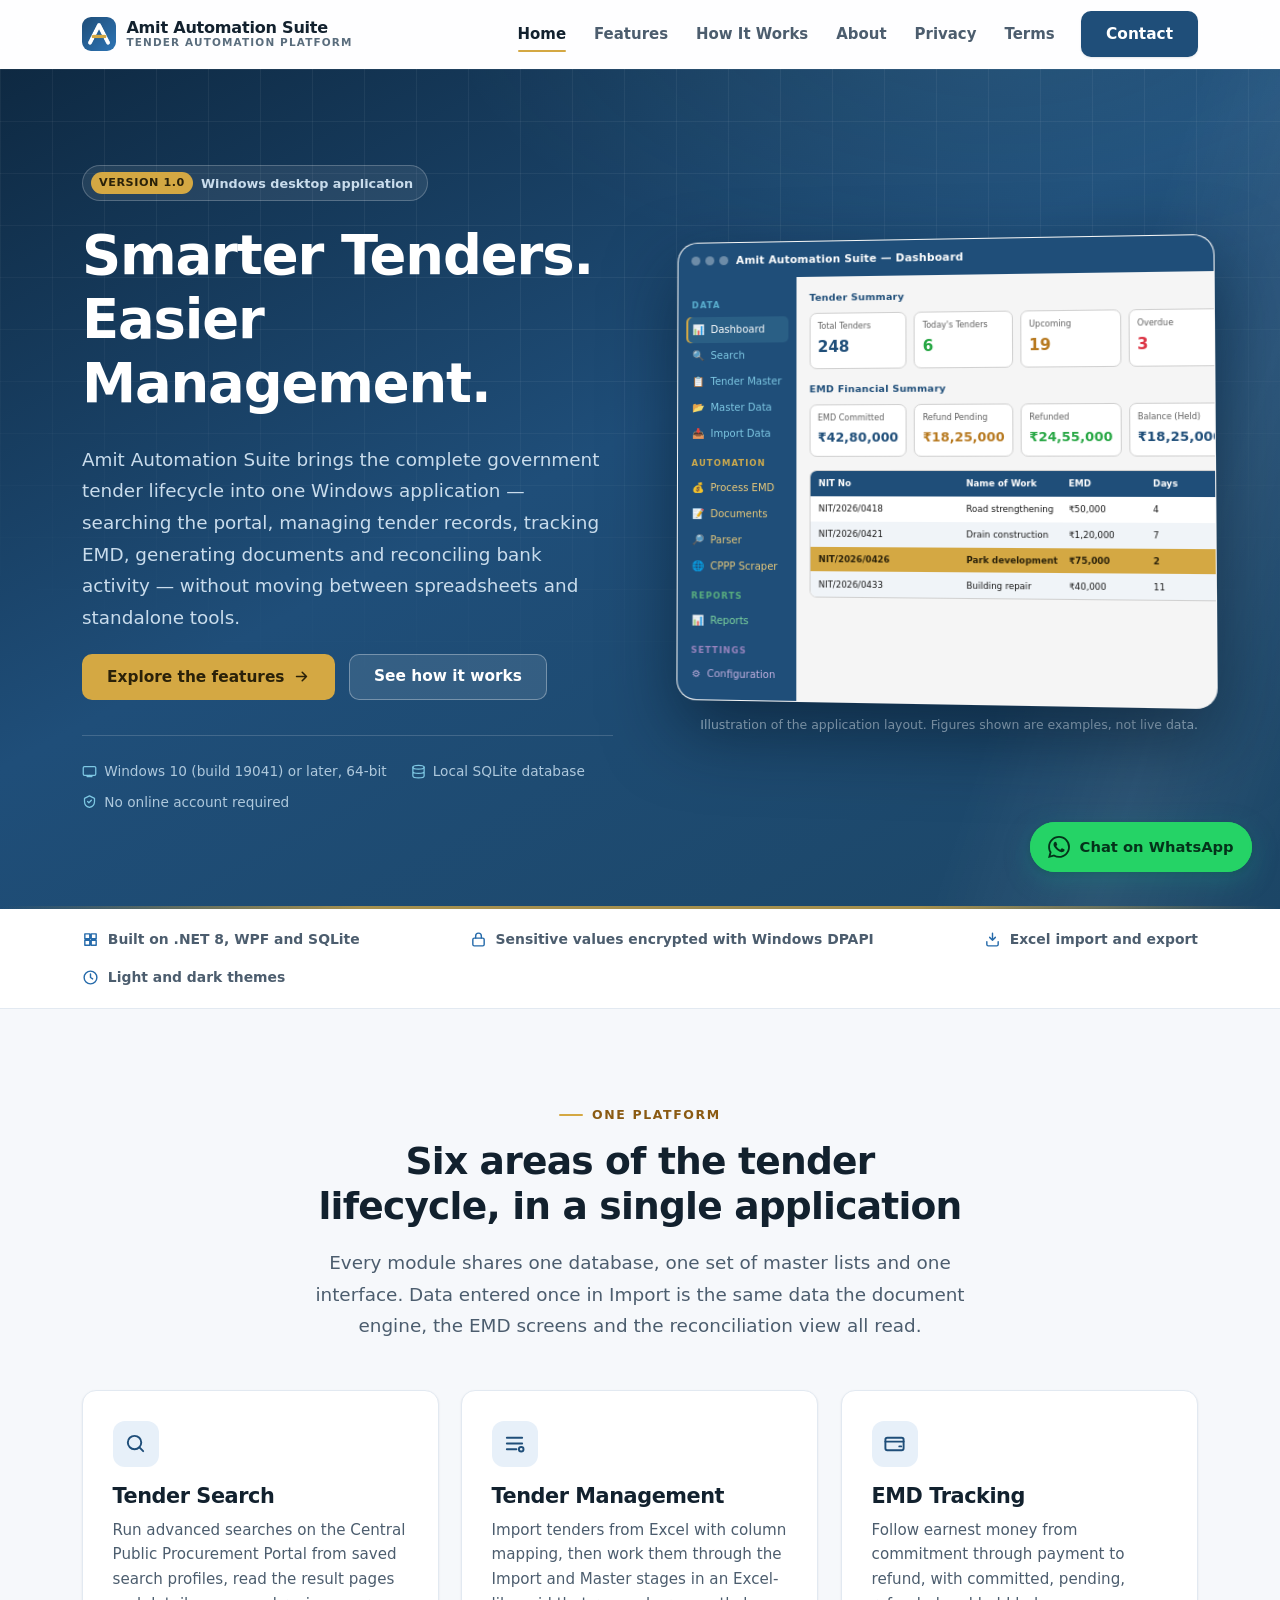
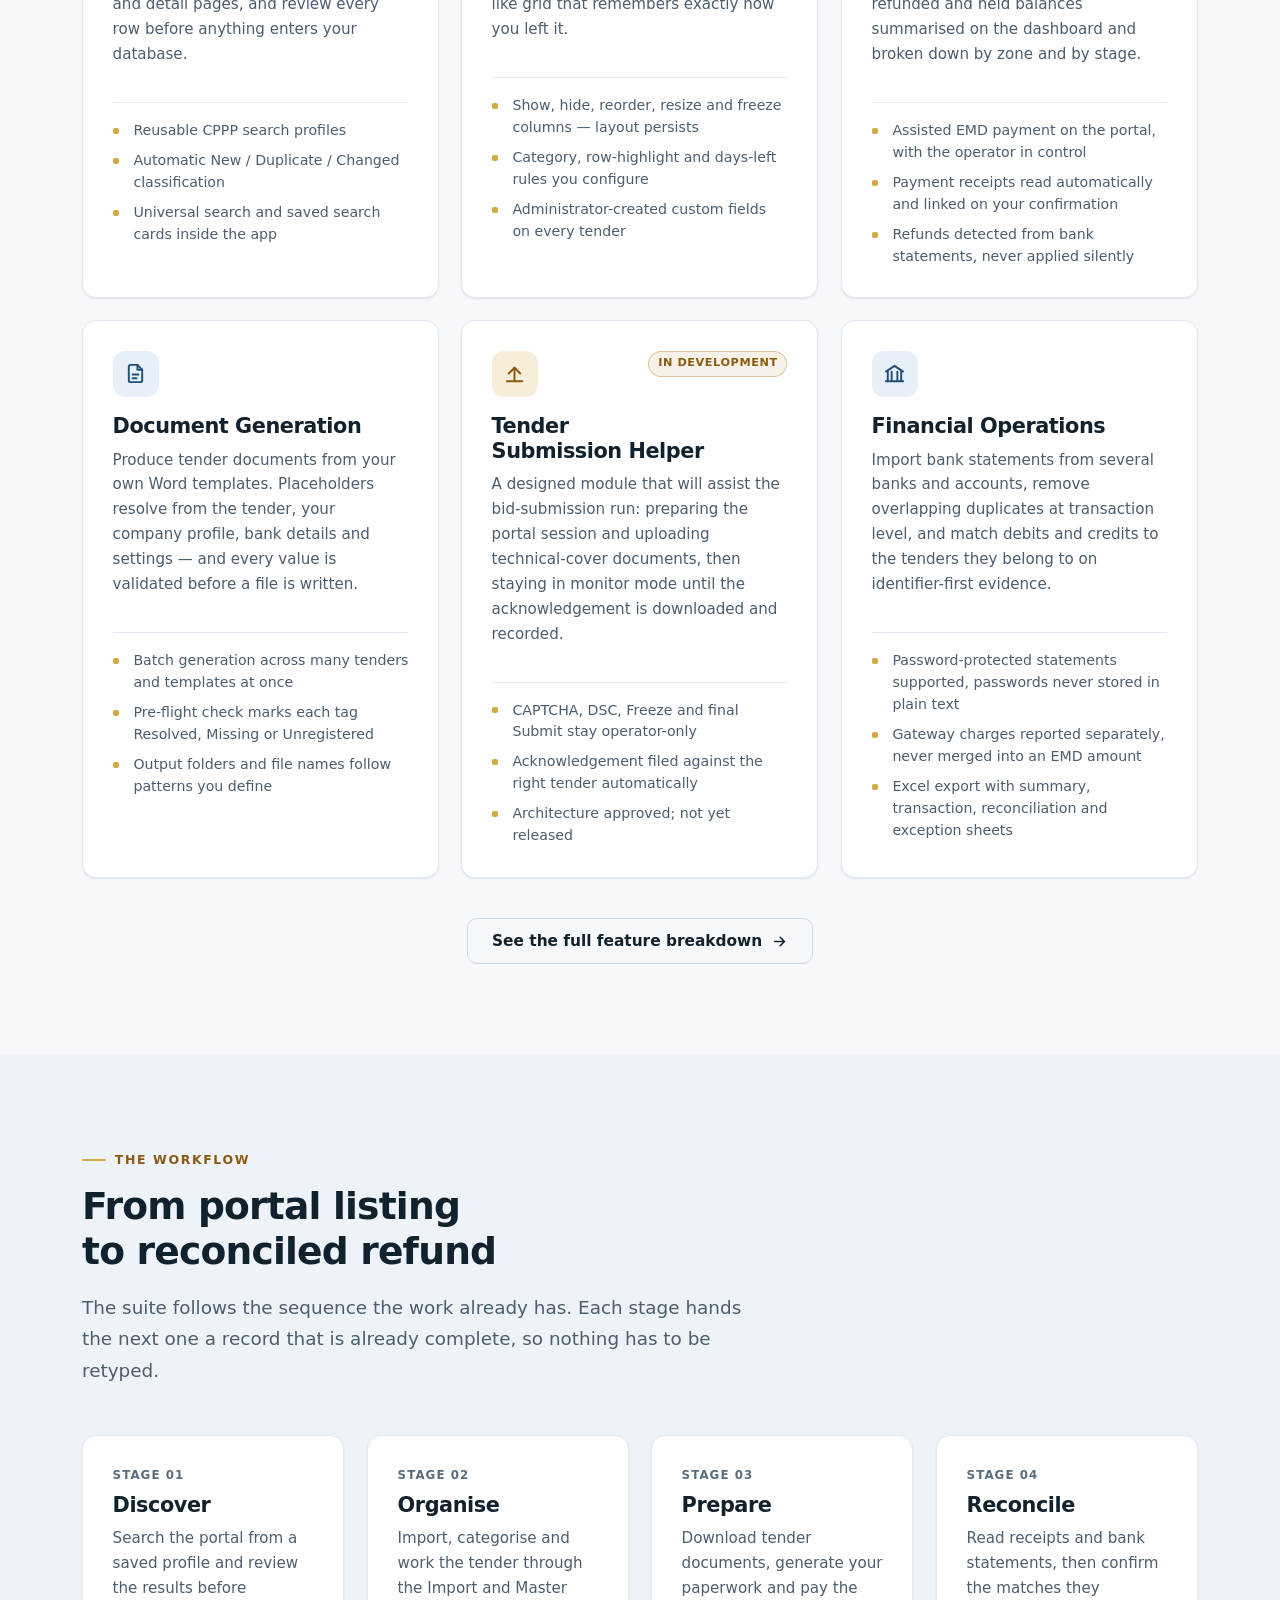
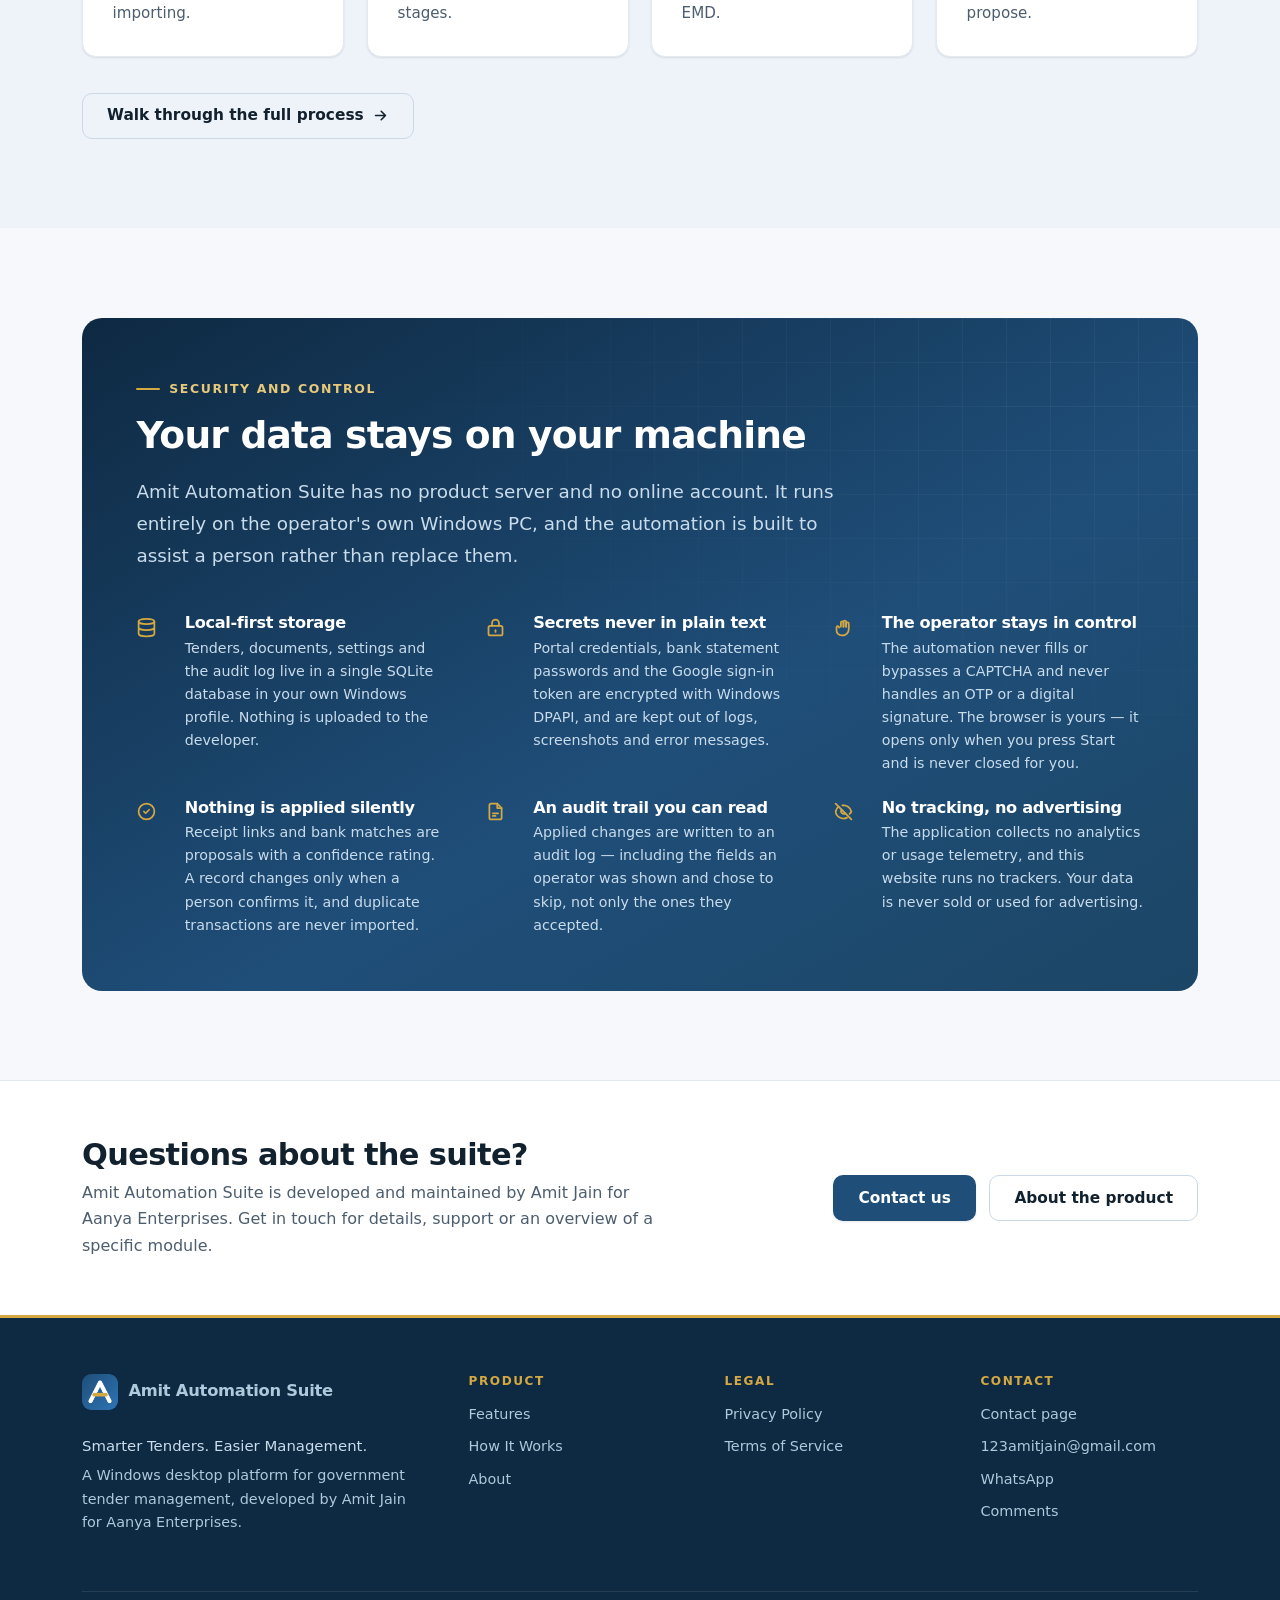
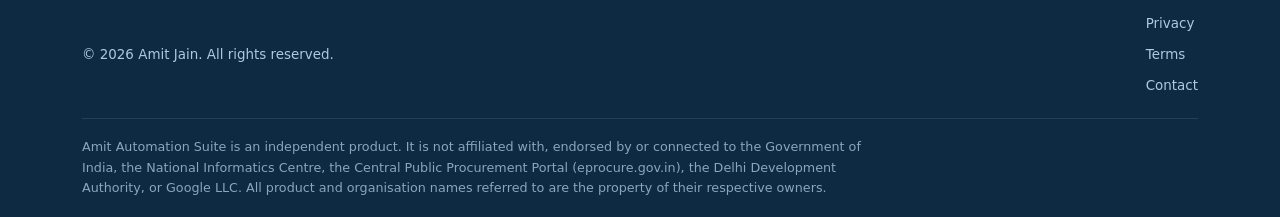
==== commit 3216ed0a: "Add contact form, moderated comments, map and WhatsApp Contact page now carries a validated message " ====
--- a/index.html
+++ b/index.html
@@ -7,21 +7,21 @@
 <meta name="description" content="Windows desktop platform for the government tender lifecycle: tender search, tender management, EMD tracking, document generation and financial reconciliation.">
 <meta name="author" content="Amit Jain">
 <meta name="theme-color" content="#1F4E79">
-<link rel="canonical" href="https://amitautomationsuite.github.io/">
+<link rel="canonical" href="https://amitsuite.github.io/">
 
 <meta property="og:type" content="website">
 <meta property="og:site_name" content="Amit Automation Suite">
 <meta property="og:title" content="Amit Automation Suite — Tender Management &amp; Automation for Windows">
 <meta property="og:description" content="A Windows desktop platform for the government tender lifecycle: search, management, EMD tracking, document generation and financial reconciliation. Data stays on your machine.">
-<meta property="og:url" content="https://amitautomationsuite.github.io/">
-<meta property="og:image" content="https://amitautomationsuite.github.io/assets/img/og-image.png">
+<meta property="og:url" content="https://amitsuite.github.io/">
+<meta property="og:image" content="https://amitsuite.github.io/assets/img/og-image.png">
 <meta property="og:image:width" content="1200">
 <meta property="og:image:height" content="630">
 <meta property="og:image:alt" content="Amit Automation Suite — Smarter Tenders. Easier Management.">
 <meta name="twitter:card" content="summary_large_image">
 <meta name="twitter:title" content="Amit Automation Suite">
 <meta name="twitter:description" content="A Windows desktop platform for the government tender lifecycle. Data stays on your machine.">
-<meta name="twitter:image" content="https://amitautomationsuite.github.io/assets/img/og-image.png">
+<meta name="twitter:image" content="https://amitsuite.github.io/assets/img/og-image.png">
 
 <link rel="icon" href="favicon.ico" sizes="any">
 <link rel="icon" type="image/png" sizes="32x32" href="assets/img/favicon-32.png">
@@ -40,8 +40,8 @@
   "applicationSubCategory": "Tender Management",
   "operatingSystem": "Windows 10 version 2004 (build 19041) or later, 64-bit",
   "softwareVersion": "1.0.0",
-  "url": "https://amitautomationsuite.github.io/",
-  "image": "https://amitautomationsuite.github.io/assets/img/og-image.png",
+  "url": "https://amitsuite.github.io/",
+  "image": "https://amitsuite.github.io/assets/img/og-image.png",
   "description": "A Windows desktop platform that manages the government tender lifecycle end to end: tender search, tender management, EMD tracking, document generation, tender submission assistance and financial reconciliation. All records are stored in a local SQLite database on the operator's own machine.",
   "author":    { "@type": "Person", "name": "Amit Jain", "email": "123amitjain@gmail.com" },
   "publisher": { "@type": "Organization", "name": "Aanya Enterprises" }
@@ -50,6 +50,7 @@
 </head>
 <body>
 <a class="skip-link" href="#main">Skip to main content</a>
+<div class="scroll-progress" aria-hidden="true"><span></span></div>
 
 <header class="site-header">
   <div class="wrap">
@@ -85,6 +86,7 @@
 
   <!-- ============================ Hero ============================ -->
   <section class="hero">
+    <span class="hero__sheen" aria-hidden="true"></span>
     <div class="wrap">
       <div class="hero__inner">
         <div>
@@ -108,7 +110,7 @@
           </ul>
         </div>
 
-        <div>
+        <div class="hero__visual">
           <!-- Illustration of the application layout. Not a photograph of live data. -->
           <div class="mock" role="img" aria-label="Illustration of the Amit Automation Suite dashboard: a navy sidebar grouped into Data, Automation, Reports and Settings sections, with tender and EMD summary cards and a tender grid.">
             <div class="mock__bar">
@@ -136,17 +138,17 @@
               <div class="mock__main">
                 <div class="mock__label">Tender Summary</div>
                 <div class="mock__cards">
-                  <div class="mock__card"><span>Total Tenders</span><b class="c-blue">248</b></div>
-                  <div class="mock__card"><span>Today's Tenders</span><b class="c-green">6</b></div>
-                  <div class="mock__card"><span>Upcoming</span><b class="c-amber">19</b></div>
-                  <div class="mock__card"><span>Overdue</span><b class="c-red">3</b></div>
+                  <div class="mock__card"><span>Total Tenders</span><b class="c-blue" data-count="248">248</b></div>
+                  <div class="mock__card"><span>Today's Tenders</span><b class="c-green" data-count="6">6</b></div>
+                  <div class="mock__card"><span>Upcoming</span><b class="c-amber" data-count="19">19</b></div>
+                  <div class="mock__card"><span>Overdue</span><b class="c-red" data-count="3">3</b></div>
                 </div>
                 <div class="mock__label">EMD Financial Summary</div>
                 <div class="mock__cards">
-                  <div class="mock__card"><span>EMD Committed</span><b class="c-blue money">&#8377;42,80,000</b></div>
-                  <div class="mock__card"><span>Refund Pending</span><b class="c-amber money">&#8377;18,25,000</b></div>
-                  <div class="mock__card"><span>Refunded</span><b class="c-green money">&#8377;24,55,000</b></div>
-                  <div class="mock__card"><span>Balance (Held)</span><b class="c-blue money">&#8377;18,25,000</b></div>
+                  <div class="mock__card"><span>EMD Committed</span><b class="c-blue money" data-count="4280000" data-prefix="&#8377;">&#8377;42,80,000</b></div>
+                  <div class="mock__card"><span>Refund Pending</span><b class="c-amber money" data-count="1825000" data-prefix="&#8377;">&#8377;18,25,000</b></div>
+                  <div class="mock__card"><span>Refunded</span><b class="c-green money" data-count="2455000" data-prefix="&#8377;">&#8377;24,55,000</b></div>
+                  <div class="mock__card"><span>Balance (Held)</span><b class="c-blue money" data-count="1825000" data-prefix="&#8377;">&#8377;18,25,000</b></div>
                 </div>
                 <div class="mock__grid">
                   <div class="mock__row head"><span>NIT No</span><span>Name of Work</span><span>EMD</span><span>Days</span></div>
@@ -450,7 +452,8 @@
         <ul>
           <li><a href="contact.html">Contact page</a></li>
           <li><a href="mailto:123amitjain@gmail.com">123amitjain@gmail.com</a></li>
-          <li><a href="tel:+919210351535">+91 92103 51535</a></li>
+          <li data-wa-item hidden><a data-wa-link href="#" target="_blank" rel="noopener noreferrer">WhatsApp</a></li>
+          <li><a href="contact.html#comments">Comments</a></li>
         </ul>
       </div>
     </div>
@@ -473,6 +476,12 @@
   </div>
 </footer>
 
+<a class="wa-float" data-wa-link data-wa-float href="#" hidden target="_blank"
+   rel="noopener noreferrer" aria-label="Chat with us on WhatsApp">
+  <svg viewBox="0 0 24 24" fill="currentColor" aria-hidden="true"><path d="M17.472 14.382c-.297-.149-1.758-.867-2.03-.967-.273-.099-.471-.148-.67.15-.197.297-.767.966-.94 1.164-.173.199-.347.223-.644.075-.297-.15-1.255-.463-2.39-1.475-.883-.788-1.48-1.761-1.653-2.059-.173-.297-.018-.458.13-.606.134-.133.298-.347.446-.52.149-.174.198-.298.298-.497.099-.198.05-.371-.025-.52-.075-.149-.669-1.612-.916-2.207-.242-.579-.487-.5-.669-.51-.173-.008-.371-.01-.57-.01-.198 0-.52.074-.792.372-.272.297-1.04 1.016-1.04 2.479 0 1.462 1.065 2.875 1.213 3.074.149.198 2.096 3.2 5.077 4.487.709.306 1.262.489 1.694.625.712.227 1.36.195 1.872.118.571-.085 1.758-.719 2.006-1.413.248-.694.248-1.289.173-1.413-.074-.124-.272-.198-.57-.347m-5.421 7.403h-.004a9.87 9.87 0 01-5.031-1.378l-.361-.214-3.741.982.998-3.648-.235-.374a9.86 9.86 0 01-1.51-5.26c.001-5.45 4.436-9.884 9.888-9.884 2.64 0 5.122 1.03 6.988 2.898a9.825 9.825 0 012.893 6.994c-.003 5.45-4.437 9.884-9.885 9.884m8.413-18.297A11.815 11.815 0 0012.05 0C5.495 0 .16 5.335.157 11.892c0 2.096.548 4.142 1.588 5.945L.057 24l6.305-1.654a11.882 11.882 0 005.683 1.448h.005c6.554 0 11.89-5.335 11.893-11.893A11.821 11.821 0 0020.465 3.488"/></svg>
+  <span class="wa-float__label">Chat on WhatsApp</span>
+</a>
+
 <script src="assets/js/main.js" defer></script>
 </body>
 </html>
--- a/assets/css/styles.css
+++ b/assets/css/styles.css
@@ -91,6 +91,12 @@
 
 *, *::before, *::after { box-sizing: border-box; }
 
+/* The UA rule for [hidden] is only `display: none`, so ANY author display rule
+   beats it — `.contact-card { display: flex }` was enough to make a hidden
+   element visible again. Everything the site hides at runtime (the WhatsApp
+   elements, until a link is configured) depends on this holding. */
+[hidden] { display: none !important; }
+
 html {
   -webkit-text-size-adjust: 100%;
   scroll-behavior: smooth;
@@ -1114,4 +1120,559 @@
   .hero h1, .hero .lede { color: #000; }
   a { color: #000; text-decoration: underline; }
   .prose h2 { break-after: avoid; }
-}
+  .wa-float, .scroll-progress, .map, .contact-form { display: none !important; }
+}
+
+/* ==========================================================================
+   20. Scroll progress
+   ========================================================================== */
+
+.scroll-progress {
+  position: fixed;
+  inset: 0 0 auto;
+  height: 3px;
+  z-index: 300;
+  pointer-events: none;
+  background: transparent;
+}
+.scroll-progress span {
+  display: block;
+  height: 100%;
+  width: 100%;
+  transform: scaleX(0);
+  transform-origin: 0 50%;
+  background: linear-gradient(90deg, var(--gold), var(--gold-light));
+  will-change: transform;
+}
+
+/* ==========================================================================
+   21. WhatsApp
+   ========================================================================== */
+
+:root { --wa: #25D366; --wa-ink: #04331A; --wa-deep: #128C7E; }
+
+.wa-float {
+  position: fixed;
+  right: clamp(.9rem, 3vw, 1.75rem);
+  bottom: clamp(.9rem, 3vw, 1.75rem);
+  z-index: 250;
+  display: inline-flex;
+  align-items: center;
+  gap: .6rem;
+  padding: .8rem 1.15rem;
+  border-radius: 999px;
+  background: var(--wa);
+  color: var(--wa-ink);
+  font-size: .92rem;
+  font-weight: 650;
+  text-decoration: none;
+  box-shadow: 0 8px 26px rgba(18, 140, 126, .38), 0 2px 6px rgba(4, 51, 26, .25);
+  transition: transform .22s var(--ease), box-shadow .22s var(--ease),
+              background-color .22s var(--ease);
+}
+.wa-float:hover {
+  color: var(--wa-ink);
+  background: #2BE673;
+  transform: translateY(-2px);
+  box-shadow: 0 12px 32px rgba(18, 140, 126, .5), 0 3px 8px rgba(4, 51, 26, .3);
+}
+.wa-float svg { width: 22px; height: 22px; flex: none; }
+.wa-float[hidden] { display: none; }
+
+/* A single slow ring, twice, then it stops — enough to be noticed, not enough
+   to become a distraction while someone is reading. */
+.wa-float::before {
+  content: "";
+  position: absolute;
+  inset: 0;
+  border-radius: inherit;
+  border: 2px solid var(--wa);
+  animation: waPulse 2.6s var(--ease) 1.2s 2;
+  pointer-events: none;
+}
+@keyframes waPulse {
+  0%   { opacity: .7; transform: scale(1); }
+  70%  { opacity: 0;  transform: scale(1.32); }
+  100% { opacity: 0;  transform: scale(1.32); }
+}
+
+@media (max-width: 560px) {
+  .wa-float { padding: .85rem; }
+  .wa-float__label { display: none; }
+}
+
+.btn--wa { background: var(--wa); color: var(--wa-ink); }
+.btn--wa:hover { background: #2BE673; color: var(--wa-ink); }
+.btn--wa svg { width: 19px; height: 19px; }
+
+.contact-card__icon--wa { background: rgba(37, 211, 102, .14); color: #0F7A45; }
+@media (prefers-color-scheme: dark) { .contact-card__icon--wa { color: #4FE08C; } }
+
+/* ==========================================================================
+   22. Contact form
+   ========================================================================== */
+
+.contact-form {
+  display: grid;
+  gap: 1.05rem;
+  padding: clamp(1.4rem, 3vw, 2.1rem);
+  background: var(--surface);
+  border: 1px solid var(--line);
+  border-radius: var(--r);
+  box-shadow: var(--shadow-sm);
+}
+
+.field { display: grid; gap: .4rem; }
+.field--split { display: grid; grid-template-columns: repeat(auto-fit, minmax(min(100%, 220px), 1fr)); gap: 1.05rem; }
+.field--split > * { min-width: 0; }
+
+.field > label {
+  font-size: .875rem;
+  font-weight: 650;
+  color: var(--ink);
+}
+.field .req { color: var(--amber); font-weight: 700; }
+.field__hint { font-size: .8rem; color: var(--ink-3); }
+
+.field input,
+.field textarea,
+.field select {
+  width: 100%;
+  padding: .72rem .85rem;
+  font: inherit;
+  font-size: .95rem;
+  color: var(--ink);
+  background: var(--surface-2);
+  border: 1px solid var(--line-strong);
+  border-radius: 10px;
+  transition: border-color .18s var(--ease), box-shadow .18s var(--ease),
+              background-color .18s var(--ease);
+}
+.field textarea { min-height: 148px; resize: vertical; line-height: 1.6; }
+
+.field input:hover, .field textarea:hover, .field select:hover { border-color: var(--blue); }
+.field input:focus, .field textarea:focus, .field select:focus {
+  outline: none;
+  background: var(--surface);
+  border-color: var(--blue);
+  box-shadow: var(--ring);
+}
+.field input::placeholder, .field textarea::placeholder { color: var(--ink-3); opacity: 1; }
+
+.field__error {
+  display: none;
+  align-items: center;
+  gap: .35rem;
+  font-size: .82rem;
+  font-weight: 600;
+  color: #B4232F;
+}
+@media (prefers-color-scheme: dark) { .field__error { color: #FF8A93; } }
+
+.field.is-invalid input,
+.field.is-invalid textarea { border-color: #B4232F; }
+.field.is-invalid .field__error { display: flex; }
+
+.form__actions {
+  display: flex;
+  flex-wrap: wrap;
+  gap: .75rem;
+  align-items: center;
+  padding-top: .25rem;
+}
+
+.form__status {
+  display: none;
+  gap: .6rem;
+  padding: .85rem 1rem;
+  border-radius: var(--r-sm);
+  border: 1px solid var(--line);
+  border-left: 3px solid var(--blue);
+  background: var(--surface-2);
+  font-size: .9rem;
+  color: var(--ink-2);
+}
+.form__status.is-shown { display: flex; }
+.form__status svg { width: 18px; height: 18px; flex: none; margin-top: .15rem; color: var(--link); }
+.form__status.is-ok { border-left-color: var(--green); }
+.form__status.is-ok svg { color: var(--green); }
+
+.form__note { font-size: .84rem; color: var(--ink-3); margin: 0; }
+
+/* Honeypot — a bot fills it, a person never sees it. Clipped rather than
+   pushed off-screen with a negative offset, so it can never contribute to the
+   document's scroll width. */
+.hp-field {
+  position: absolute !important;
+  width: 1px; height: 1px;
+  margin: -1px; padding: 0;
+  overflow: hidden;
+  clip: rect(0 0 0 0);
+  clip-path: inset(50%);
+  white-space: nowrap;
+  border: 0;
+}
+
+/* ==========================================================================
+   23. Map
+   ========================================================================== */
+
+.map {
+  position: relative;
+  overflow: hidden;
+  border-radius: var(--r);
+  border: 1px solid var(--line);
+  background: var(--bg-alt);
+  box-shadow: var(--shadow-sm);
+  aspect-ratio: 16 / 10;
+}
+@media (max-width: 700px) { .map { aspect-ratio: 4 / 3; } }
+
+.map iframe { width: 100%; height: 100%; border: 0; display: block; }
+
+/* Nothing from Google loads until the visitor asks for it. */
+.map__consent {
+  position: absolute;
+  inset: 0;
+  display: grid;
+  place-content: center;
+  justify-items: center;
+  gap: .9rem;
+  padding: clamp(1.25rem, 4vw, 2rem);
+  text-align: center;
+  background:
+    radial-gradient(circle at 30% 20%, rgba(126, 200, 227, .1), transparent 60%),
+    linear-gradient(155deg, var(--navy-ink), var(--navy) 70%, #1C4666);
+  color: var(--on-dark-2);
+}
+.map__consent h3 { color: #fff; font-size: 1.06rem; margin: 0; }
+/* --on-dark-3 falls to 4.19:1 against the lightest point of this panel's own
+   gradient, so the body text uses the brighter step. */
+.map__consent p { margin: 0; max-width: 44ch; font-size: .88rem; color: var(--on-dark-2); }
+.map__pin {
+  display: grid;
+  place-items: center;
+  width: 52px; height: 52px;
+  border-radius: 50%;
+  background: rgba(255, 255, 255, .1);
+  border: 1px solid rgba(255, 255, 255, .22);
+  color: var(--gold-light);
+}
+.map__pin svg { width: 24px; height: 24px; animation: pinDrop 2.8s var(--ease) infinite; }
+@keyframes pinDrop {
+  0%, 62%, 100% { transform: translateY(0); }
+  72%           { transform: translateY(-5px); }
+  84%           { transform: translateY(0); }
+}
+
+.map-block { display: grid; gap: 1.1rem; }
+.map-meta {
+  display: flex;
+  flex-wrap: wrap;
+  align-items: flex-start;
+  justify-content: space-between;
+  gap: 1rem;
+}
+.map-meta address {
+  font-style: normal;
+  font-size: .95rem;
+  line-height: 1.65;
+  color: var(--ink-2);
+}
+.map-meta address b { display: block; color: var(--ink); font-weight: 650; }
+
+/* ==========================================================================
+   24. Entrance & micro-animations
+   ========================================================================== */
+
+@keyframes riseIn {
+  from { opacity: 0; transform: translateY(18px); }
+  to   { opacity: 1; transform: none; }
+}
+@keyframes fadeIn { from { opacity: 0; } to { opacity: 1; } }
+@keyframes floatY {
+  0%, 100% { transform: perspective(1400px) rotateY(-6deg) rotateX(1.5deg) translateY(0); }
+  50%      { transform: perspective(1400px) rotateY(-6deg) rotateX(1.5deg) translateY(-10px); }
+}
+@keyframes sheen {
+  0%   { transform: translateX(-120%) skewX(-18deg); }
+  100% { transform: translateX(320%)  skewX(-18deg); }
+}
+
+/* Hero content arrives in sequence on load — no JS, no observer, so it plays
+   even before main.js has parsed. */
+.js .hero__badge,
+.js .hero h1,
+.js .hero .lede,
+.js .hero .btn-row,
+.js .hero__meta,
+.js .hero .crumb,
+.js .hero .eyebrow,
+.js .hero__visual {
+  animation: riseIn .7s var(--ease) both;
+}
+.js .hero .crumb,
+.js .hero .eyebrow  { animation-delay: .02s; }
+.js .hero__badge    { animation-delay: .06s; }
+.js .hero h1        { animation-delay: .13s; }
+.js .hero .lede     { animation-delay: .21s; }
+.js .hero .btn-row  { animation-delay: .29s; }
+.js .hero__meta     { animation-delay: .37s; }
+.js .hero__visual   { animation-delay: .30s; }
+
+/* A slow highlight travelling once across the hero as it settles. */
+.hero__sheen {
+  position: absolute;
+  top: 0; bottom: 0; left: 0;
+  width: 26%;
+  pointer-events: none;
+  background: linear-gradient(90deg, transparent, rgba(255, 255, 255, .07), transparent);
+  animation: sheen 2.6s var(--ease) .5s 1 both;
+}
+
+.mock { animation: floatY 7s ease-in-out 1.4s infinite; }
+
+/* Cards: a gold hairline draws in along the top on hover. */
+.card--hover::after {
+  content: "";
+  position: absolute;
+  left: 0; right: 0; top: 0;
+  height: 2px;
+  border-radius: var(--r) var(--r) 0 0;
+  background: linear-gradient(90deg, var(--gold), var(--gold-light));
+  transform: scaleX(0);
+  transform-origin: 0 50%;
+  transition: transform .35s var(--ease);
+}
+.card--hover:hover::after { transform: scaleX(1); }
+.card--hover .card__icon { transition: transform .3s var(--ease), background-color .3s var(--ease); }
+.card--hover:hover .card__icon { transform: translateY(-2px) scale(1.06); }
+
+/* The arrow in a button nudges forward on hover. */
+.btn svg:last-child { transition: transform .22s var(--ease); }
+.btn:hover svg:last-child { transform: translateX(3px); }
+.btn--wa:hover svg, .wa-float:hover svg { transform: none; }
+
+/* Nav underline grows from the left rather than appearing. */
+.nav__links a::after {
+  content: "";
+  position: absolute;
+  left: .8rem; right: .8rem; bottom: .2rem;
+  height: 2px;
+  border-radius: 2px;
+  background: var(--gold);
+  transform: scaleX(0);
+  transform-origin: 0 50%;
+  transition: transform .26s var(--ease);
+}
+.nav__links a:hover::after { transform: scaleX(1); }
+.nav__links a[aria-current="page"]::after { transform: scaleX(1); }
+
+/* The eyebrow rule draws itself in when its section is revealed. */
+.reveal .eyebrow::before,
+.reveal.eyebrow::before { transition: width .5s var(--ease) .15s; }
+.js .reveal .eyebrow::before { width: 0; }
+.js .reveal.is-visible .eyebrow::before { width: 24px; }
+
+/* Step numbers settle in with a small pop. */
+.js .step.reveal::before { transform: scale(.88); transition: transform .45s var(--ease); }
+.js .step.reveal.is-visible::before { transform: scale(1); }
+
+/* Reveal picks up a touch of scale so it reads as arriving, not just fading. */
+.js .reveal { transform: translateY(16px) scale(.995); }
+.js .reveal.is-visible { transform: none; }
+
+/* ==========================================================================
+   25. Comments (pre-moderated)
+   ========================================================================== */
+
+.comments { display: grid; gap: 1.1rem; }
+
+.comments__count {
+  display: flex;
+  align-items: baseline;
+  gap: .6rem;
+  font-size: .84rem;
+  font-weight: 700;
+  letter-spacing: .1em;
+  text-transform: uppercase;
+  color: var(--ink-3);
+}
+
+.comment {
+  display: grid;
+  grid-template-columns: 44px minmax(0, 1fr);
+  gap: .95rem;
+  padding: 1.15rem 1.25rem;
+  background: var(--surface);
+  border: 1px solid var(--line);
+  border-radius: var(--r);
+  box-shadow: var(--shadow-sm);
+}
+.comment__avatar {
+  display: grid;
+  place-items: center;
+  width: 44px; height: 44px;
+  border-radius: 12px;
+  background: var(--blue-soft);
+  color: var(--navy);
+  font-size: 1.02rem;
+  font-weight: 700;
+  text-transform: uppercase;
+}
+@media (prefers-color-scheme: dark) { .comment__avatar { color: var(--sky); } }
+
+.comment__head {
+  display: flex;
+  flex-wrap: wrap;
+  align-items: baseline;
+  gap: .35rem .7rem;
+  margin-bottom: .3rem;
+}
+.comment__name { font-weight: 650; color: var(--ink); }
+.comment__org  { font-size: .85rem; color: var(--ink-3); }
+.comment__date { font-size: .8rem; color: var(--ink-3); margin-left: auto; white-space: nowrap; }
+.comment__body { margin: 0; color: var(--ink-2); font-size: .95rem; line-height: 1.68; }
+.comment__body p { margin: 0 0 .6rem; }
+.comment__body p:last-child { margin-bottom: 0; }
+
+.comment__reply {
+  margin-top: .85rem;
+  padding: .8rem .95rem;
+  border-radius: var(--r-sm);
+  border-left: 3px solid var(--gold);
+  background: var(--surface-2);
+}
+.comment__reply .comment__head { margin-bottom: .2rem; }
+.comment__reply .comment__name { font-size: .9rem; }
+.comment__reply p { margin: 0; font-size: .9rem; color: var(--ink-2); line-height: 1.62; }
+
+.comments__empty {
+  padding: 1.6rem 1.4rem;
+  border: 1px dashed var(--line-strong);
+  border-radius: var(--r);
+  background: var(--surface-2);
+  text-align: center;
+  color: var(--ink-3);
+  font-size: .93rem;
+}
+
+@media (max-width: 480px) {
+  .comment { grid-template-columns: 1fr; }
+  .comment__avatar { width: 38px; height: 38px; font-size: .92rem; }
+  .comment__date { margin-left: 0; width: 100%; }
+}
+
+/* ==========================================================================
+   26. Second pass of motion
+   ========================================================================== */
+
+/* --- The vertical rule in the steps list draws itself downward ---------- */
+.js .step.reveal:not(:last-child)::after {
+  transform: scaleY(0);
+  transform-origin: 50% 0;
+  transition: transform .75s var(--ease) .18s;
+}
+.js .step.reveal.is-visible:not(:last-child)::after { transform: scaleY(1); }
+
+/* --- Counting numbers in the dashboard illustration -------------------- */
+.mock__card b { transition: color .3s var(--ease); }
+[data-count] { font-variant-numeric: tabular-nums; }
+
+/* --- Card icons tilt very slightly as they lift ------------------------ */
+.card--hover:hover .card__icon { transform: translateY(-2px) scale(1.06) rotate(-4deg); }
+
+/* --- The brand mark reacts to the pointer ------------------------------ */
+.brand__mark { transition: transform .3s var(--ease); }
+.brand:hover .brand__mark { transform: rotate(-6deg) scale(1.06); }
+
+/* --- Footer links slide a touch on hover ------------------------------- */
+.footer ul a {
+  display: inline-block;
+  transition: color .18s var(--ease), transform .18s var(--ease);
+}
+.footer ul a:hover { transform: translateX(3px); }
+
+/* --- Legal tables highlight the row under the pointer ------------------ */
+.prose tbody tr { transition: background-color .18s var(--ease); }
+.prose tbody tr:hover { background: var(--blue-soft); }
+
+/* --- Contact and comment cards lift like feature cards ----------------- */
+.contact-card, .comment {
+  transition: transform .28s var(--ease), box-shadow .28s var(--ease),
+              border-color .28s var(--ease);
+}
+.contact-card:hover, .comment:hover {
+  transform: translateY(-3px);
+  border-color: var(--line-strong);
+  box-shadow: var(--shadow);
+}
+
+/* --- Form fields settle when focused ----------------------------------- */
+.field > label { transition: color .18s var(--ease); }
+.field:focus-within > label { color: var(--link); }
+
+/* --- The mobile menu drops in instead of appearing --------------------- */
+@media (max-width: 900px) {
+  .js .nav__menu.is-open { animation: menuDrop .26s var(--ease) both; }
+}
+@keyframes menuDrop {
+  from { opacity: 0; transform: translateY(-8px); }
+  to   { opacity: 1; transform: none; }
+}
+
+/* --- Back to top ------------------------------------------------------- */
+.to-top {
+  position: fixed;
+  right: clamp(.9rem, 3vw, 1.75rem);
+  bottom: calc(clamp(.9rem, 3vw, 1.75rem) + 62px);
+  z-index: 240;
+  display: grid;
+  place-items: center;
+  width: 44px;
+  height: 44px;
+  padding: 0;
+  border: 1px solid var(--line-strong);
+  border-radius: 50%;
+  background: var(--surface);
+  color: var(--ink-2);
+  cursor: pointer;
+  opacity: 0;
+  visibility: hidden;
+  transform: translateY(10px) scale(.9);
+  box-shadow: var(--shadow);
+  transition: opacity .28s var(--ease), transform .28s var(--ease),
+              visibility .28s var(--ease), color .2s var(--ease),
+              border-color .2s var(--ease);
+}
+.to-top.is-shown { opacity: 1; visibility: visible; transform: none; }
+.to-top:hover { color: var(--link); border-color: var(--link); }
+.to-top svg { width: 19px; height: 19px; }
+
+/* Without a WhatsApp button below it, sit at the normal offset. */
+body:not(.has-wa) .to-top { bottom: clamp(.9rem, 3vw, 1.75rem); }
+
+@media (prefers-reduced-motion: reduce) {
+  .js .step.reveal:not(:last-child)::after { transform: none; transition: none; }
+  .card--hover:hover .card__icon,
+  .brand:hover .brand__mark,
+  .footer ul a:hover,
+  .contact-card:hover, .comment:hover { transform: none; }
+  .js .nav__menu.is-open { animation: none; }
+  .to-top { transition: opacity .01ms; transform: none; }
+  .to-top.is-shown { transform: none; }
+}
+
+@media (prefers-reduced-motion: reduce) {
+  .js .hero__badge, .js .hero h1, .js .hero .lede, .js .hero .btn-row,
+  .js .hero__meta, .js .hero .crumb, .js .hero .eyebrow, .js .hero__visual,
+  .hero__sheen, .mock, .map__pin svg, .wa-float::before {
+    animation: none !important;
+  }
+  .hero__sheen { display: none; }
+  .js .reveal { transform: none; }
+  .card--hover::after, .nav__links a::after { transition: none; }
+  .js .reveal .eyebrow::before { width: 24px; }
+  .js .step.reveal::before { transform: none; }
+  .scroll-progress span { transition: none; }
+}
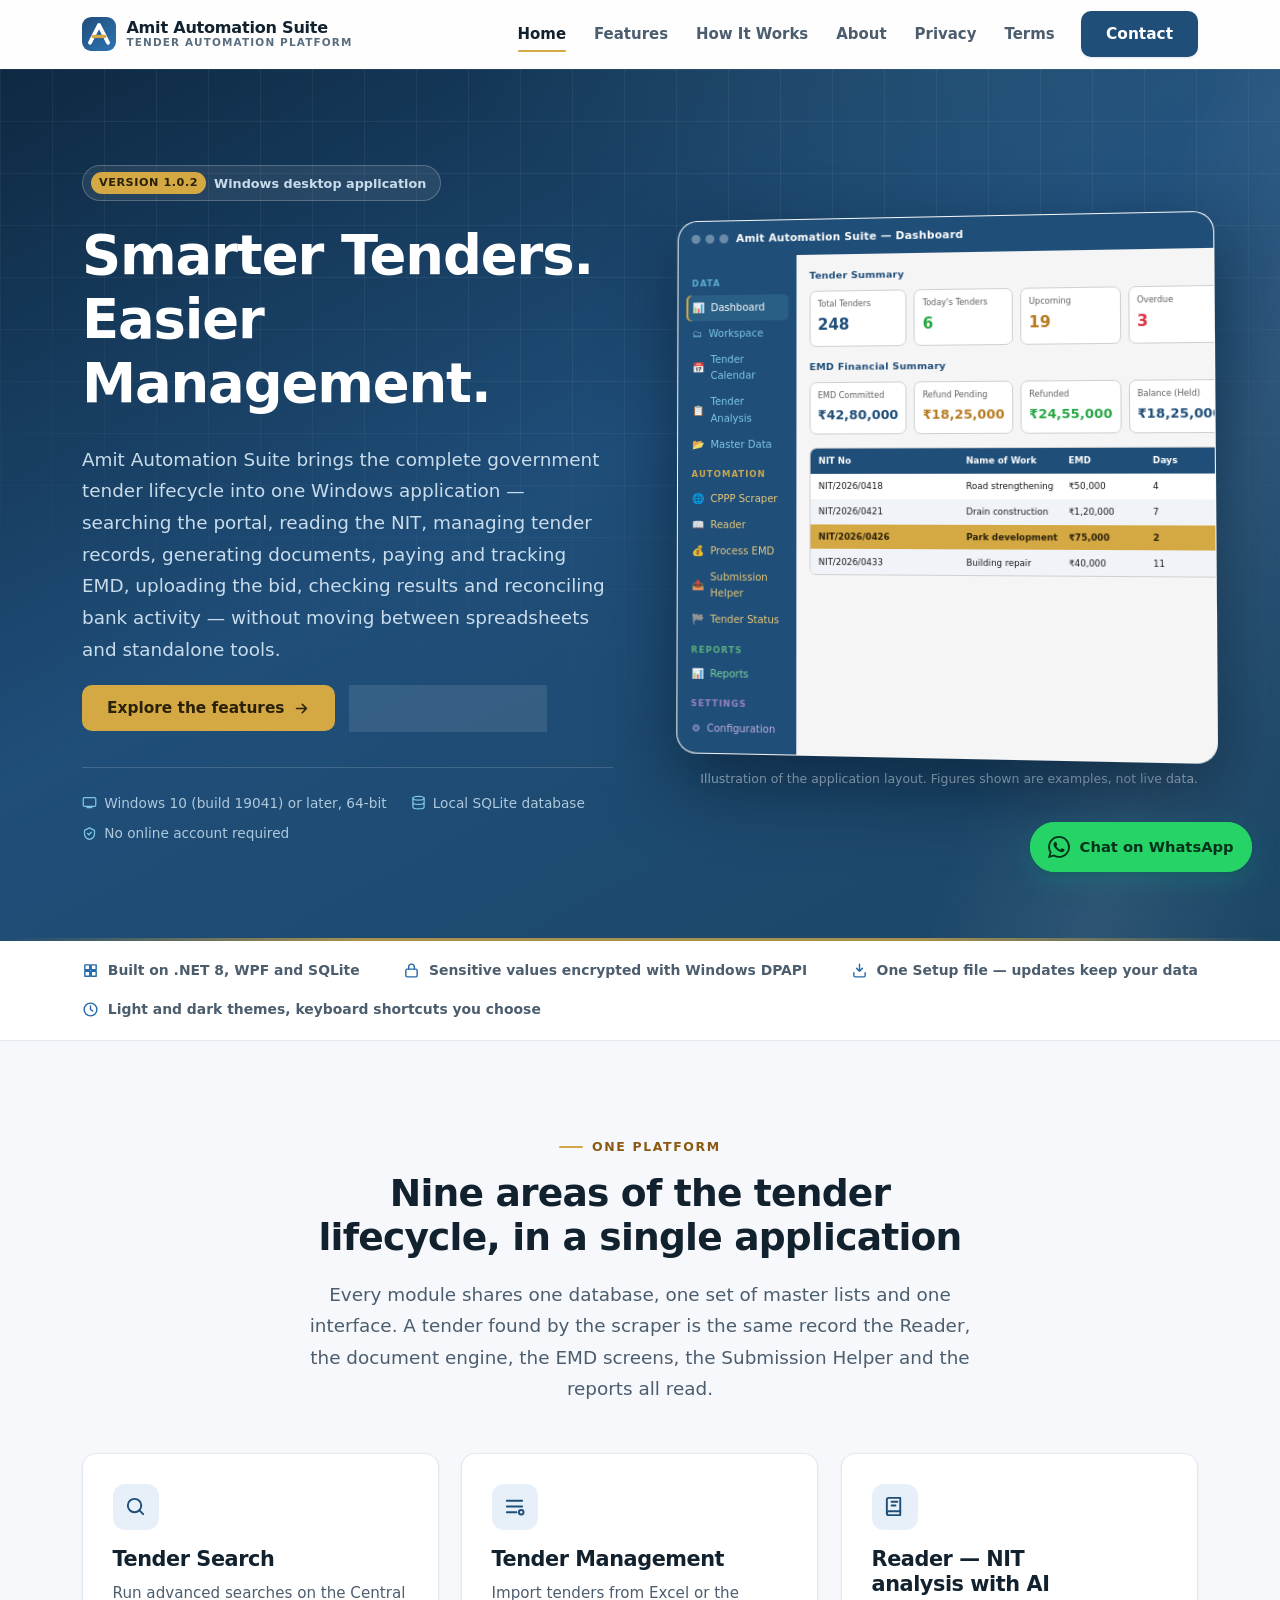
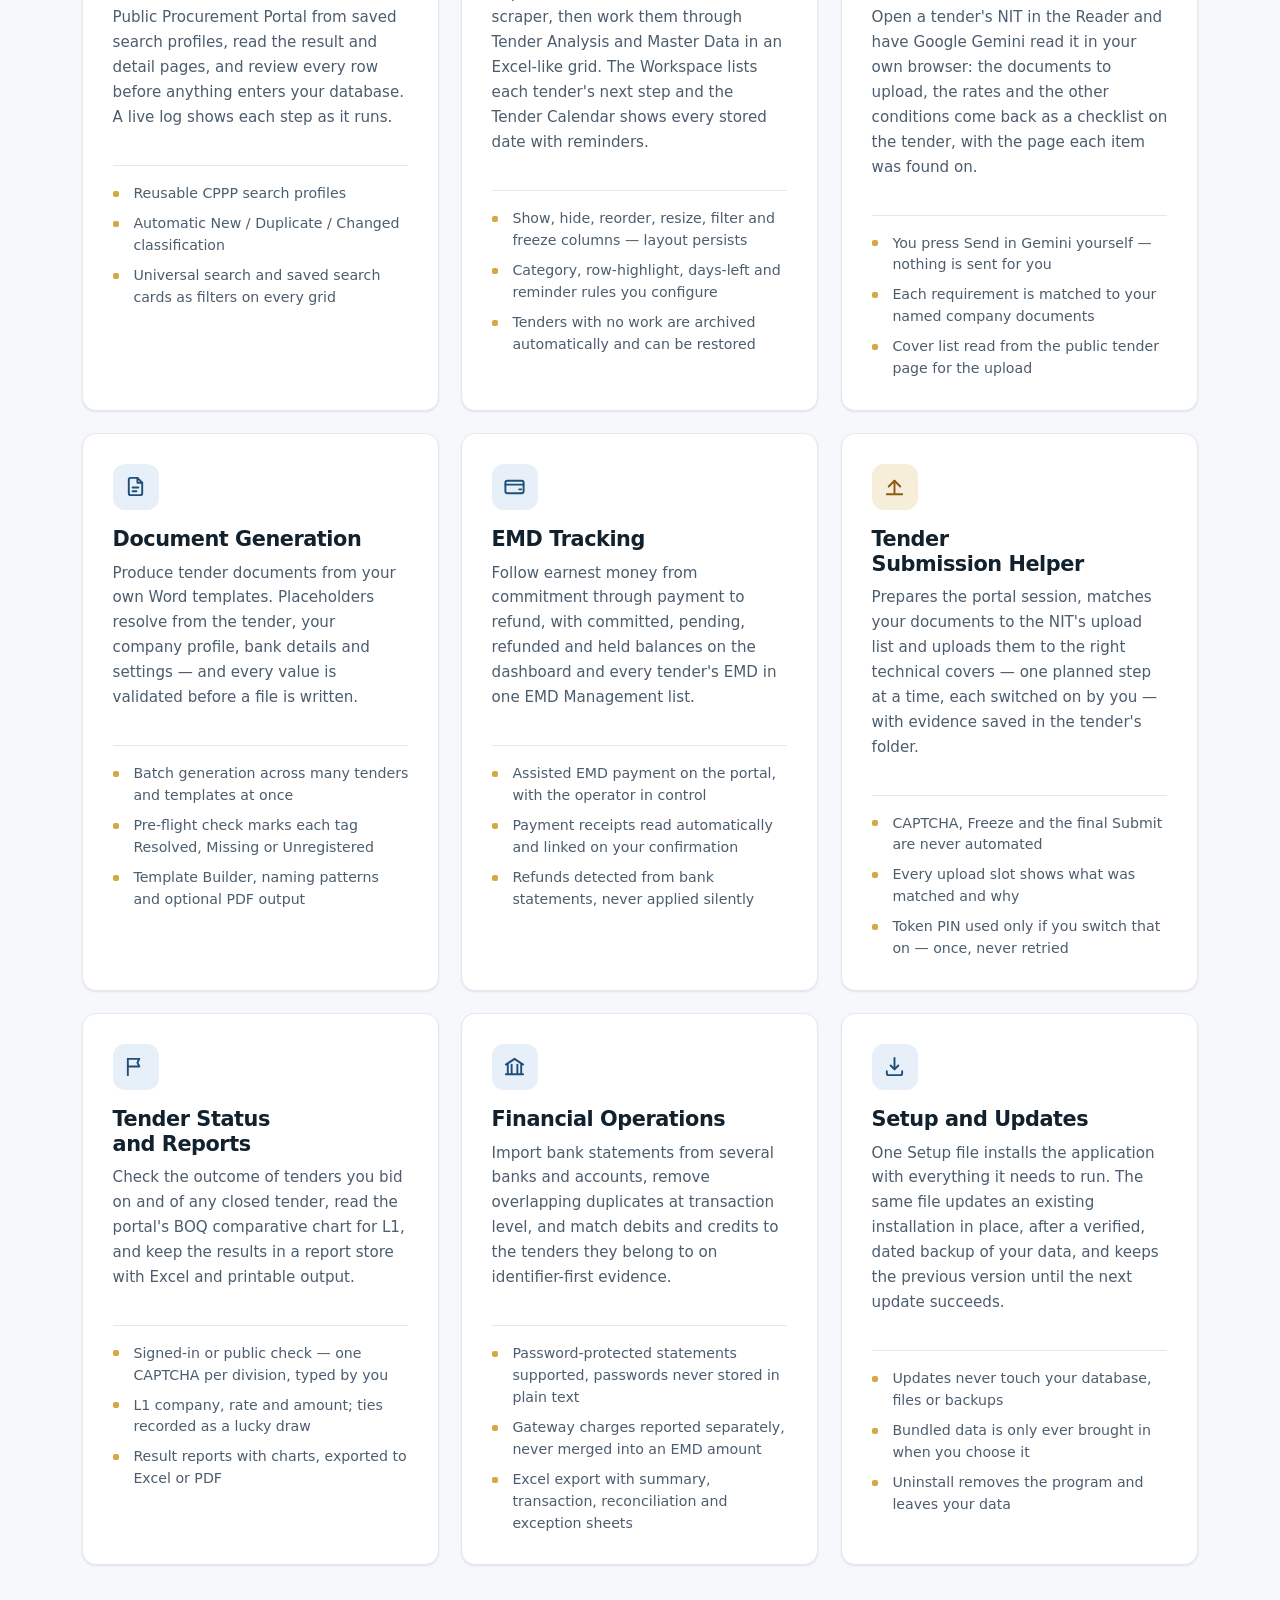
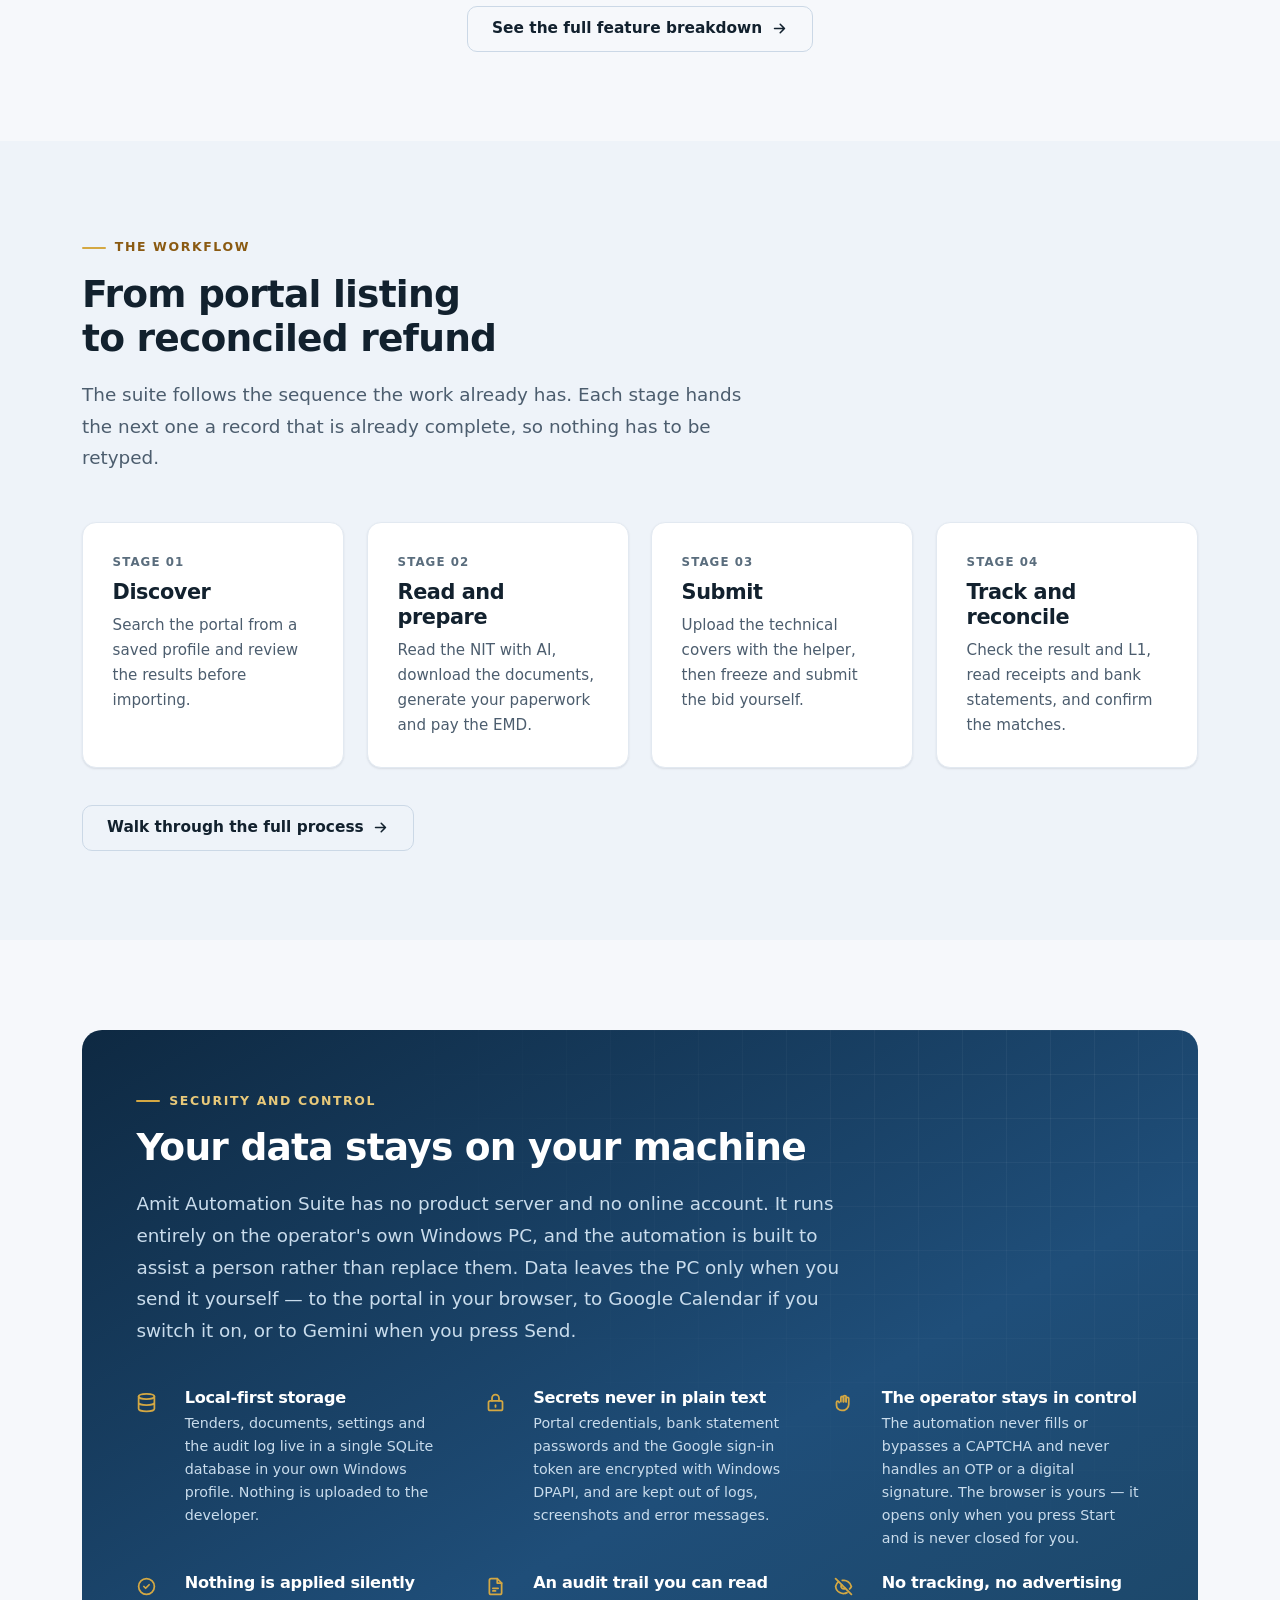
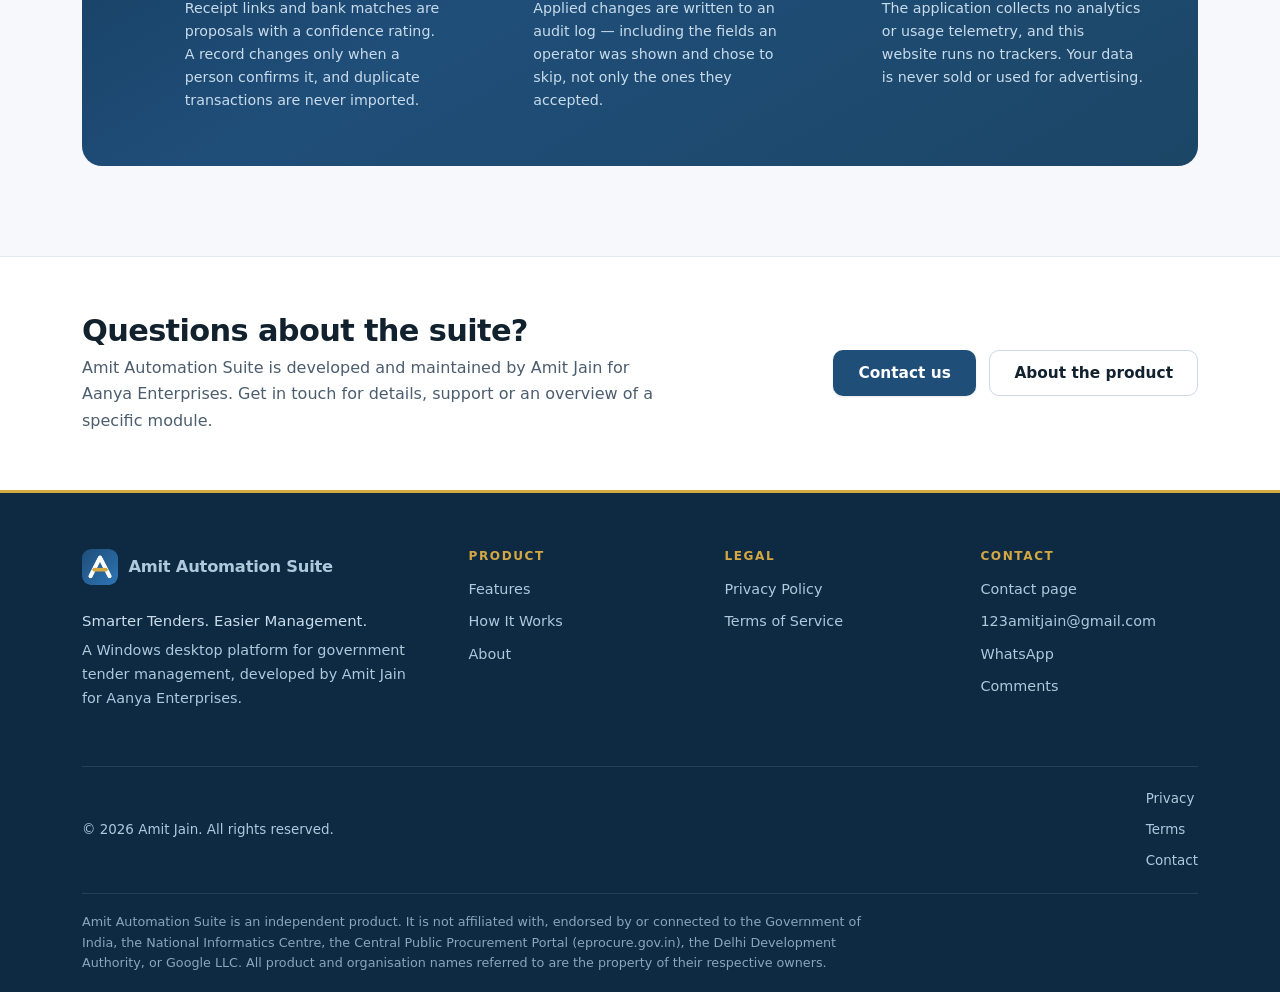
==== commit 5756fdb4: "Update the site for AAS 1.0.2: Reader with Gemini, Submission Helper shipped, Tender Status and Repo" ====
--- a/index.html
+++ b/index.html
@@ -4,7 +4,7 @@
 <meta charset="utf-8">
 <meta name="viewport" content="width=device-width, initial-scale=1">
 <title>Amit Automation Suite — Tender Management &amp; Automation for Windows</title>
-<meta name="description" content="Windows desktop platform for the government tender lifecycle: tender search, tender management, EMD tracking, document generation and financial reconciliation.">
+<meta name="description" content="Windows desktop platform for the government tender lifecycle: CPPP tender search, AI-assisted NIT reading, tender management, document generation, EMD tracking, portal submission assistance, tender status, reports and bank reconciliation.">
 <meta name="author" content="Amit Jain">
 <meta name="theme-color" content="#1F4E79">
 <link rel="canonical" href="https://amitsuite.github.io/">
@@ -12,7 +12,7 @@
 <meta property="og:type" content="website">
 <meta property="og:site_name" content="Amit Automation Suite">
 <meta property="og:title" content="Amit Automation Suite — Tender Management &amp; Automation for Windows">
-<meta property="og:description" content="A Windows desktop platform for the government tender lifecycle: search, management, EMD tracking, document generation and financial reconciliation. Data stays on your machine.">
+<meta property="og:description" content="A Windows desktop platform for the government tender lifecycle: search, NIT reading, management, documents, EMD, submission assistance, tender status, reports and bank reconciliation. Data stays on your machine.">
 <meta property="og:url" content="https://amitsuite.github.io/">
 <meta property="og:image" content="https://amitsuite.github.io/assets/img/og-image.png">
 <meta property="og:image:width" content="1200">
@@ -39,10 +39,10 @@
   "applicationCategory": "BusinessApplication",
   "applicationSubCategory": "Tender Management",
   "operatingSystem": "Windows 10 version 2004 (build 19041) or later, 64-bit",
-  "softwareVersion": "1.0.0",
+  "softwareVersion": "1.0.2",
   "url": "https://amitsuite.github.io/",
   "image": "https://amitsuite.github.io/assets/img/og-image.png",
-  "description": "A Windows desktop platform that manages the government tender lifecycle end to end: tender search, tender management, EMD tracking, document generation, tender submission assistance and financial reconciliation. All records are stored in a local SQLite database on the operator's own machine.",
+  "description": "A Windows desktop platform that manages the government tender lifecycle end to end: CPPP tender search, AI-assisted NIT reading, tender management, document generation, EMD tracking, portal submission assistance, tender status, reports and financial reconciliation. All records are stored in a local SQLite database on the operator's own machine.",
   "author":    { "@type": "Person", "name": "Amit Jain", "email": "123amitjain@gmail.com" },
   "publisher": { "@type": "Organization", "name": "Aanya Enterprises" }
 }
@@ -90,12 +90,12 @@
     <div class="wrap">
       <div class="hero__inner">
         <div>
-          <p class="hero__badge"><b>Version 1.0</b> Windows desktop application</p>
+          <p class="hero__badge"><b>Version 1.0.2</b> Windows desktop application</p>
           <h1>Smarter Tenders.<br>Easier Management.</h1>
           <p class="lede">Amit Automation Suite brings the complete government tender lifecycle into one
-            Windows application — searching the portal, managing tender records, tracking EMD,
-            generating documents and reconciling bank activity — without moving between
-            spreadsheets and standalone tools.</p>
+            Windows application — searching the portal, reading the NIT, managing tender records,
+            generating documents, paying and tracking EMD, uploading the bid, checking results and
+            reconciling bank activity — without moving between spreadsheets and standalone tools.</p>
           <div class="btn-row">
             <a class="btn btn--gold" href="features.html">
               Explore the features
@@ -121,15 +121,16 @@
               <div class="mock__side">
                 <div class="mock__group g-data">DATA</div>
                 <div class="mock__nav t-data is-active"><em>&#128202;</em> Dashboard</div>
-                <div class="mock__nav t-data"><em>&#128269;</em> Search</div>
-                <div class="mock__nav t-data"><em>&#128203;</em> Tender Master</div>
+                <div class="mock__nav t-data"><em>&#128450;</em> Workspace</div>
+                <div class="mock__nav t-data"><em>&#128197;</em> Tender Calendar</div>
+                <div class="mock__nav t-data"><em>&#128203;</em> Tender Analysis</div>
                 <div class="mock__nav t-data"><em>&#128194;</em> Master Data</div>
-                <div class="mock__nav t-data"><em>&#128229;</em> Import Data</div>
                 <div class="mock__group g-auto">AUTOMATION</div>
+                <div class="mock__nav t-auto"><em>&#127760;</em> CPPP Scraper</div>
+                <div class="mock__nav t-auto"><em>&#128214;</em> Reader</div>
                 <div class="mock__nav t-auto"><em>&#128176;</em> Process EMD</div>
-                <div class="mock__nav t-auto"><em>&#128221;</em> Documents</div>
-                <div class="mock__nav t-auto"><em>&#128270;</em> Parser</div>
-                <div class="mock__nav t-auto"><em>&#127760;</em> CPPP Scraper</div>
+                <div class="mock__nav t-auto"><em>&#128228;</em> Submission Helper</div>
+                <div class="mock__nav t-auto"><em>&#127937;</em> Tender Status</div>
                 <div class="mock__group g-rep">REPORTS</div>
                 <div class="mock__nav t-rep"><em>&#128202;</em> Reports</div>
                 <div class="mock__group g-set">SETTINGS</div>
@@ -172,8 +173,8 @@
       <ul class="strip__list">
         <li><svg viewBox="0 0 24 24" fill="none" stroke="currentColor" stroke-width="2" stroke-linecap="round" stroke-linejoin="round" aria-hidden="true"><path d="M4 4h7v7H4zM13 4h7v7h-7zM4 13h7v7H4zM13 13h7v7h-7z"/></svg> Built on .NET 8, WPF and SQLite</li>
         <li><svg viewBox="0 0 24 24" fill="none" stroke="currentColor" stroke-width="2" stroke-linecap="round" stroke-linejoin="round" aria-hidden="true"><rect x="4" y="10" width="16" height="11" rx="2"/><path d="M8 10V7a4 4 0 0 1 8 0v3"/></svg> Sensitive values encrypted with Windows DPAPI</li>
-        <li><svg viewBox="0 0 24 24" fill="none" stroke="currentColor" stroke-width="2" stroke-linecap="round" stroke-linejoin="round" aria-hidden="true"><path d="M12 3v10M8 9l4 4 4-4"/><path d="M4 15v4a2 2 0 0 0 2 2h12a2 2 0 0 0 2-2v-4"/></svg> Excel import and export</li>
-        <li><svg viewBox="0 0 24 24" fill="none" stroke="currentColor" stroke-width="2" stroke-linecap="round" stroke-linejoin="round" aria-hidden="true"><circle cx="12" cy="12" r="9"/><path d="M12 7v5l3 2"/></svg> Light and dark themes</li>
+        <li><svg viewBox="0 0 24 24" fill="none" stroke="currentColor" stroke-width="2" stroke-linecap="round" stroke-linejoin="round" aria-hidden="true"><path d="M12 3v10M8 9l4 4 4-4"/><path d="M4 15v4a2 2 0 0 0 2 2h12a2 2 0 0 0 2-2v-4"/></svg> One Setup file — updates keep your data</li>
+        <li><svg viewBox="0 0 24 24" fill="none" stroke="currentColor" stroke-width="2" stroke-linecap="round" stroke-linejoin="round" aria-hidden="true"><circle cx="12" cy="12" r="9"/><path d="M12 7v5l3 2"/></svg> Light and dark themes, keyboard shortcuts you choose</li>
       </ul>
     </div>
   </div>
@@ -183,10 +184,10 @@
     <div class="wrap">
       <div class="section-head section-head--center">
         <p class="eyebrow">One platform</p>
-        <h2>Six areas of the tender lifecycle, in a single application</h2>
+        <h2>Nine areas of the tender lifecycle, in a single application</h2>
         <p class="lede">Every module shares one database, one set of master lists and one interface.
-          Data entered once in Import is the same data the document engine, the EMD screens and the
-          reconciliation view all read.</p>
+          A tender found by the scraper is the same record the Reader, the document engine, the EMD
+          screens, the Submission Helper and the reports all read.</p>
       </div>
 
       <div class="grid grid--3">
@@ -197,12 +198,12 @@
           </span>
           <h3>Tender Search</h3>
           <p>Run advanced searches on the Central Public Procurement Portal from saved search
-            profiles, read the result pages and detail pages, and review every row before anything
-            enters your database.</p>
+            profiles, read the result and detail pages, and review every row before anything
+            enters your database. A live log shows each step as it runs.</p>
           <ul class="card__list">
             <li>Reusable CPPP search profiles</li>
             <li>Automatic New / Duplicate / Changed classification</li>
-            <li>Universal search and saved search cards inside the app</li>
+            <li>Universal search and saved search cards as filters on every grid</li>
           </ul>
         </article>
 
@@ -211,27 +212,28 @@
             <svg viewBox="0 0 24 24" fill="none" stroke="currentColor" stroke-width="2" stroke-linecap="round" stroke-linejoin="round"><path d="M4 6h16M4 12h16M4 18h10"/><circle cx="19" cy="18" r="2.4"/></svg>
           </span>
           <h3>Tender Management</h3>
-          <p>Import tenders from Excel with column mapping, then work them through the Import and
-            Master stages in an Excel-like grid that remembers exactly how you left it.</p>
-          <ul class="card__list">
-            <li>Show, hide, reorder, resize and freeze columns — layout persists</li>
-            <li>Category, row-highlight and days-left rules you configure</li>
-            <li>Administrator-created custom fields on every tender</li>
+          <p>Import tenders from Excel or the scraper, then work them through Tender Analysis and
+            Master Data in an Excel-like grid. The Workspace lists each tender's next step and the
+            Tender Calendar shows every stored date with reminders.</p>
+          <ul class="card__list">
+            <li>Show, hide, reorder, resize, filter and freeze columns — layout persists</li>
+            <li>Category, row-highlight, days-left and reminder rules you configure</li>
+            <li>Tenders with no work are archived automatically and can be restored</li>
           </ul>
         </article>
 
         <article class="card card--hover reveal reveal-d2">
           <span class="card__icon" aria-hidden="true">
-            <svg viewBox="0 0 24 24" fill="none" stroke="currentColor" stroke-width="2" stroke-linecap="round" stroke-linejoin="round"><rect x="2.5" y="6" width="19" height="13" rx="2"/><path d="M2.5 10h19"/><path d="M17 15h2"/></svg>
-          </span>
-          <h3>EMD Tracking</h3>
-          <p>Follow earnest money from commitment through payment to refund, with committed,
-            pending, refunded and held balances summarised on the dashboard and broken down by zone
-            and by stage.</p>
-          <ul class="card__list">
-            <li>Assisted EMD payment on the portal, with the operator in control</li>
-            <li>Payment receipts read automatically and linked on your confirmation</li>
-            <li>Refunds detected from bank statements, never applied silently</li>
+            <svg viewBox="0 0 24 24" fill="none" stroke="currentColor" stroke-width="2" stroke-linecap="round" stroke-linejoin="round"><path d="M4 19V5a2 2 0 0 1 2-2h12v18H6a2 2 0 0 1-2-2z"/><path d="M4 19a2 2 0 0 1 2-2h12"/><path d="M9 7h6M9 11h4"/></svg>
+          </span>
+          <h3>Reader — NIT analysis with AI</h3>
+          <p>Open a tender's NIT in the Reader and have Google Gemini read it in your own browser:
+            the documents to upload, the rates and the other conditions come back as a checklist
+            on the tender, with the page each item was found on.</p>
+          <ul class="card__list">
+            <li>You press Send in Gemini yourself — nothing is sent for you</li>
+            <li>Each requirement is matched to your named company documents</li>
+            <li>Cover list read from the public tender page for the upload</li>
           </ul>
         </article>
 
@@ -246,29 +248,56 @@
           <ul class="card__list">
             <li>Batch generation across many tenders and templates at once</li>
             <li>Pre-flight check marks each tag Resolved, Missing or Unregistered</li>
-            <li>Output folders and file names follow patterns you define</li>
+            <li>Template Builder, naming patterns and optional PDF output</li>
           </ul>
         </article>
 
         <article class="card card--hover reveal reveal-d1">
-          <div class="card__head">
-            <span class="card__icon card__icon--gold" aria-hidden="true">
-              <svg viewBox="0 0 24 24" fill="none" stroke="currentColor" stroke-width="2" stroke-linecap="round" stroke-linejoin="round"><path d="M12 19V6"/><path d="M6 12l6-6 6 6"/><path d="M4 20h16"/></svg>
-            </span>
-            <span class="tag tag--dev">In development</span>
-          </div>
+          <span class="card__icon" aria-hidden="true">
+            <svg viewBox="0 0 24 24" fill="none" stroke="currentColor" stroke-width="2" stroke-linecap="round" stroke-linejoin="round"><rect x="2.5" y="6" width="19" height="13" rx="2"/><path d="M2.5 10h19"/><path d="M17 15h2"/></svg>
+          </span>
+          <h3>EMD Tracking</h3>
+          <p>Follow earnest money from commitment through payment to refund, with committed,
+            pending, refunded and held balances on the dashboard and every tender's EMD in one
+            EMD Management list.</p>
+          <ul class="card__list">
+            <li>Assisted EMD payment on the portal, with the operator in control</li>
+            <li>Payment receipts read automatically and linked on your confirmation</li>
+            <li>Refunds detected from bank statements, never applied silently</li>
+          </ul>
+        </article>
+
+        <article class="card card--hover reveal reveal-d2">
+          <span class="card__icon card__icon--gold" aria-hidden="true">
+            <svg viewBox="0 0 24 24" fill="none" stroke="currentColor" stroke-width="2" stroke-linecap="round" stroke-linejoin="round"><path d="M12 19V6"/><path d="M6 12l6-6 6 6"/><path d="M4 20h16"/></svg>
+          </span>
           <h3>Tender Submission Helper</h3>
-          <p>A designed module that will assist the bid-submission run: preparing the portal session
-            and uploading technical-cover documents, then staying in monitor mode until the
-            acknowledgement is downloaded and recorded.</p>
-          <ul class="card__list">
-            <li>CAPTCHA, DSC, Freeze and final Submit stay operator-only</li>
-            <li>Acknowledgement filed against the right tender automatically</li>
-            <li>Architecture approved; not yet released</li>
-          </ul>
-        </article>
-
-        <article class="card card--hover reveal reveal-d2">
+          <p>Prepares the portal session, matches your documents to the NIT's upload list and
+            uploads them to the right technical covers — one planned step at a time, each switched
+            on by you — with evidence saved in the tender's folder.</p>
+          <ul class="card__list">
+            <li>CAPTCHA, Freeze and the final Submit are never automated</li>
+            <li>Every upload slot shows what was matched and why</li>
+            <li>Token PIN used only if you switch that on — once, never retried</li>
+          </ul>
+        </article>
+
+        <article class="card card--hover reveal">
+          <span class="card__icon" aria-hidden="true">
+            <svg viewBox="0 0 24 24" fill="none" stroke="currentColor" stroke-width="2" stroke-linecap="round" stroke-linejoin="round"><path d="M4 21V4"/><path d="M4 4h12l-2 4 2 4H4"/></svg>
+          </span>
+          <h3>Tender Status and Reports</h3>
+          <p>Check the outcome of tenders you bid on and of any closed tender, read the portal's
+            BOQ comparative chart for L1, and keep the results in a report store with Excel and
+            printable output.</p>
+          <ul class="card__list">
+            <li>Signed-in or public check — one CAPTCHA per division, typed by you</li>
+            <li>L1 company, rate and amount; ties recorded as a lucky draw</li>
+            <li>Result reports with charts, exported to Excel or PDF</li>
+          </ul>
+        </article>
+
+        <article class="card card--hover reveal reveal-d1">
           <span class="card__icon" aria-hidden="true">
             <svg viewBox="0 0 24 24" fill="none" stroke="currentColor" stroke-width="2" stroke-linecap="round" stroke-linejoin="round"><path d="M3 10l9-6 9 6"/><path d="M5 10v9M19 10v9M9 10v9M15 10v9M3 20h18"/></svg>
           </span>
@@ -280,6 +309,21 @@
             <li>Password-protected statements supported, passwords never stored in plain text</li>
             <li>Gateway charges reported separately, never merged into an EMD amount</li>
             <li>Excel export with summary, transaction, reconciliation and exception sheets</li>
+          </ul>
+        </article>
+
+        <article class="card card--hover reveal reveal-d2">
+          <span class="card__icon" aria-hidden="true">
+            <svg viewBox="0 0 24 24" fill="none" stroke="currentColor" stroke-width="2" stroke-linecap="round" stroke-linejoin="round"><path d="M12 3v12M8 11l4 4 4-4"/><path d="M4 17v2a2 2 0 0 0 2 2h12a2 2 0 0 0 2-2v-2"/></svg>
+          </span>
+          <h3>Setup and Updates</h3>
+          <p>One Setup file installs the application with everything it needs to run. The same
+            file updates an existing installation in place, after a verified, dated backup of your
+            data, and keeps the previous version until the next update succeeds.</p>
+          <ul class="card__list">
+            <li>Updates never touch your database, files or backups</li>
+            <li>Bundled data is only ever brought in when you choose it</li>
+            <li>Uninstall removes the program and leaves your data</li>
           </ul>
         </article>
 
@@ -311,18 +355,18 @@
         </div>
         <div class="card reveal reveal-d1">
           <span class="step__module">Stage 02</span>
-          <h3>Organise</h3>
-          <p>Import, categorise and work the tender through the Import and Master stages.</p>
+          <h3>Read and prepare</h3>
+          <p>Read the NIT with AI, download the documents, generate your paperwork and pay the EMD.</p>
         </div>
         <div class="card reveal reveal-d2">
           <span class="step__module">Stage 03</span>
-          <h3>Prepare</h3>
-          <p>Download tender documents, generate your paperwork and pay the EMD.</p>
+          <h3>Submit</h3>
+          <p>Upload the technical covers with the helper, then freeze and submit the bid yourself.</p>
         </div>
         <div class="card reveal reveal-d3">
           <span class="step__module">Stage 04</span>
-          <h3>Reconcile</h3>
-          <p>Read receipts and bank statements, then confirm the matches they propose.</p>
+          <h3>Track and reconcile</h3>
+          <p>Check the result and L1, read receipts and bank statements, and confirm the matches.</p>
         </div>
       </div>
 
@@ -342,7 +386,9 @@
         <h2>Your data stays on your machine</h2>
         <p class="lede" style="max-width: 62ch;">Amit Automation Suite has no product server and no
           online account. It runs entirely on the operator's own Windows PC, and the automation is
-          built to assist a person rather than replace them.</p>
+          built to assist a person rather than replace them. Data leaves the PC only when you send
+          it yourself — to the portal in your browser, to Google Calendar if you switch it on, or
+          to Gemini when you press Send.</p>
 
         <div class="panel__grid">
           <div class="panel__item">
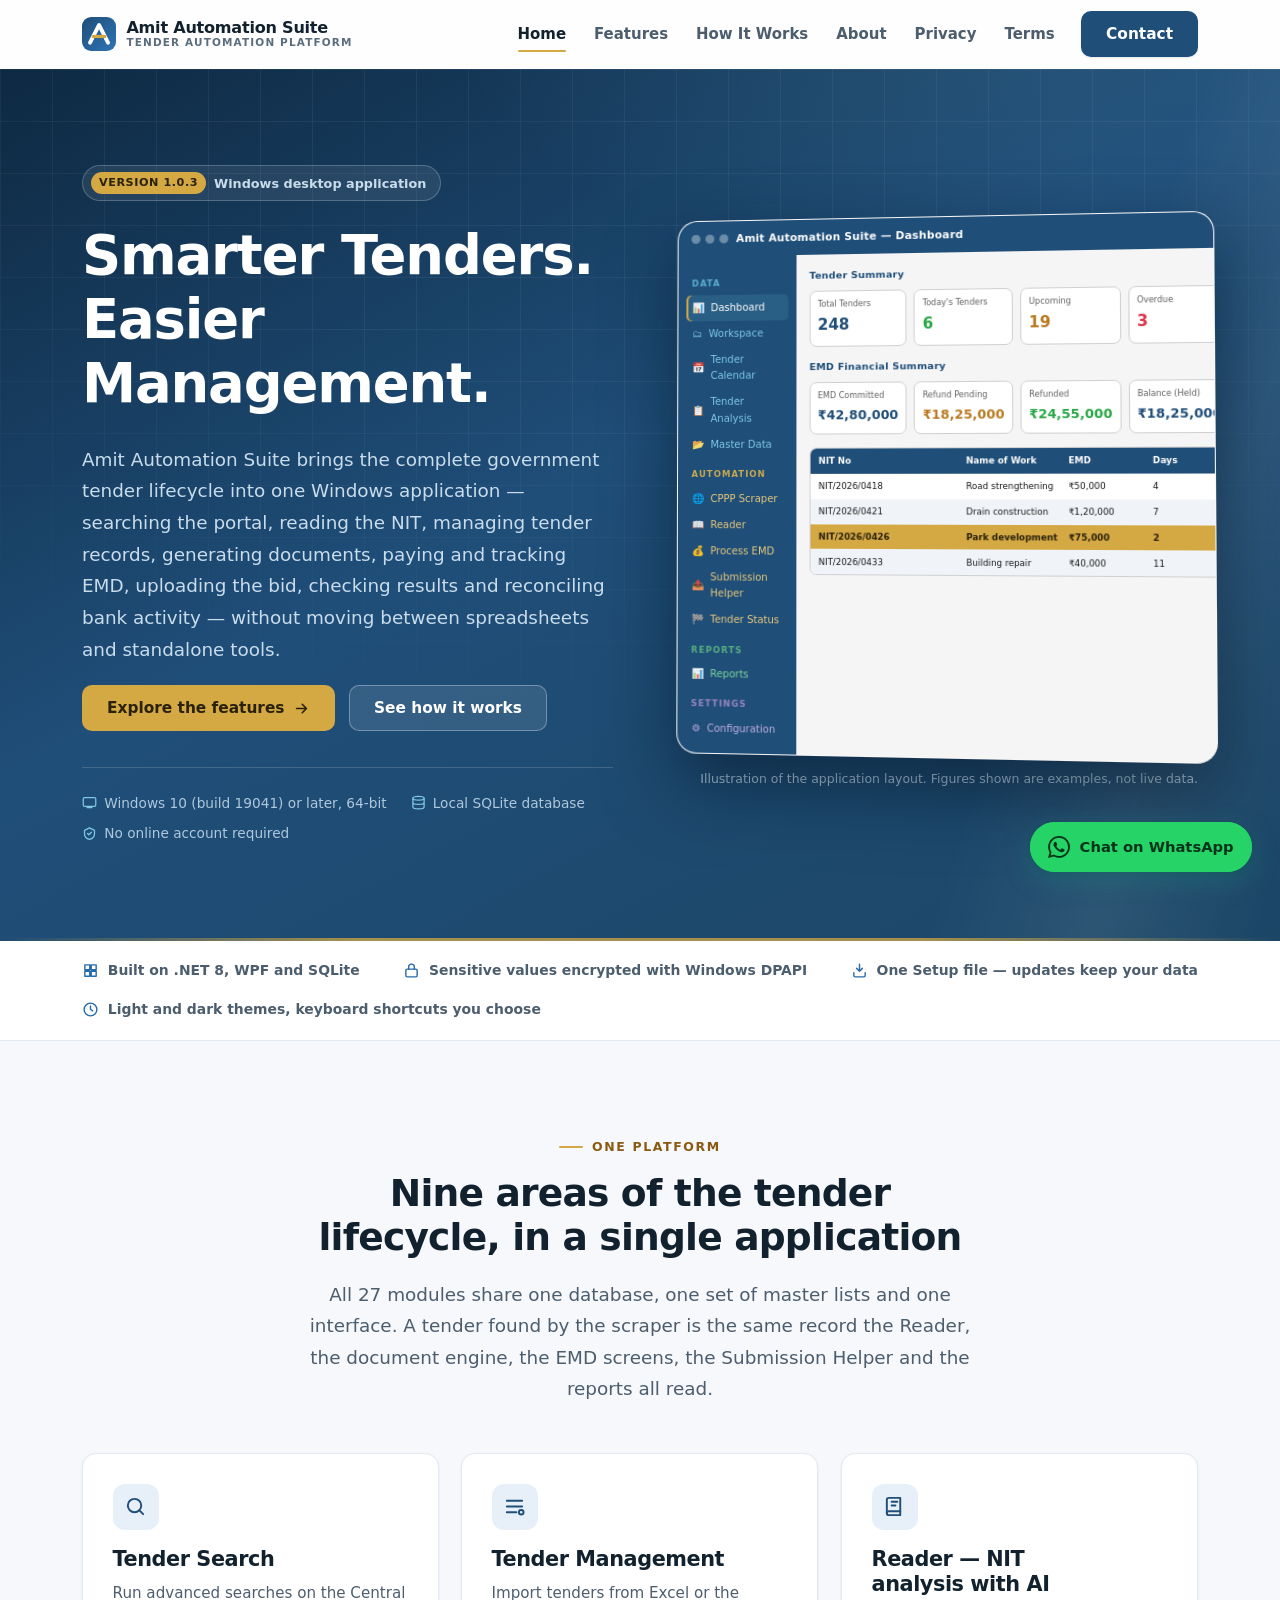
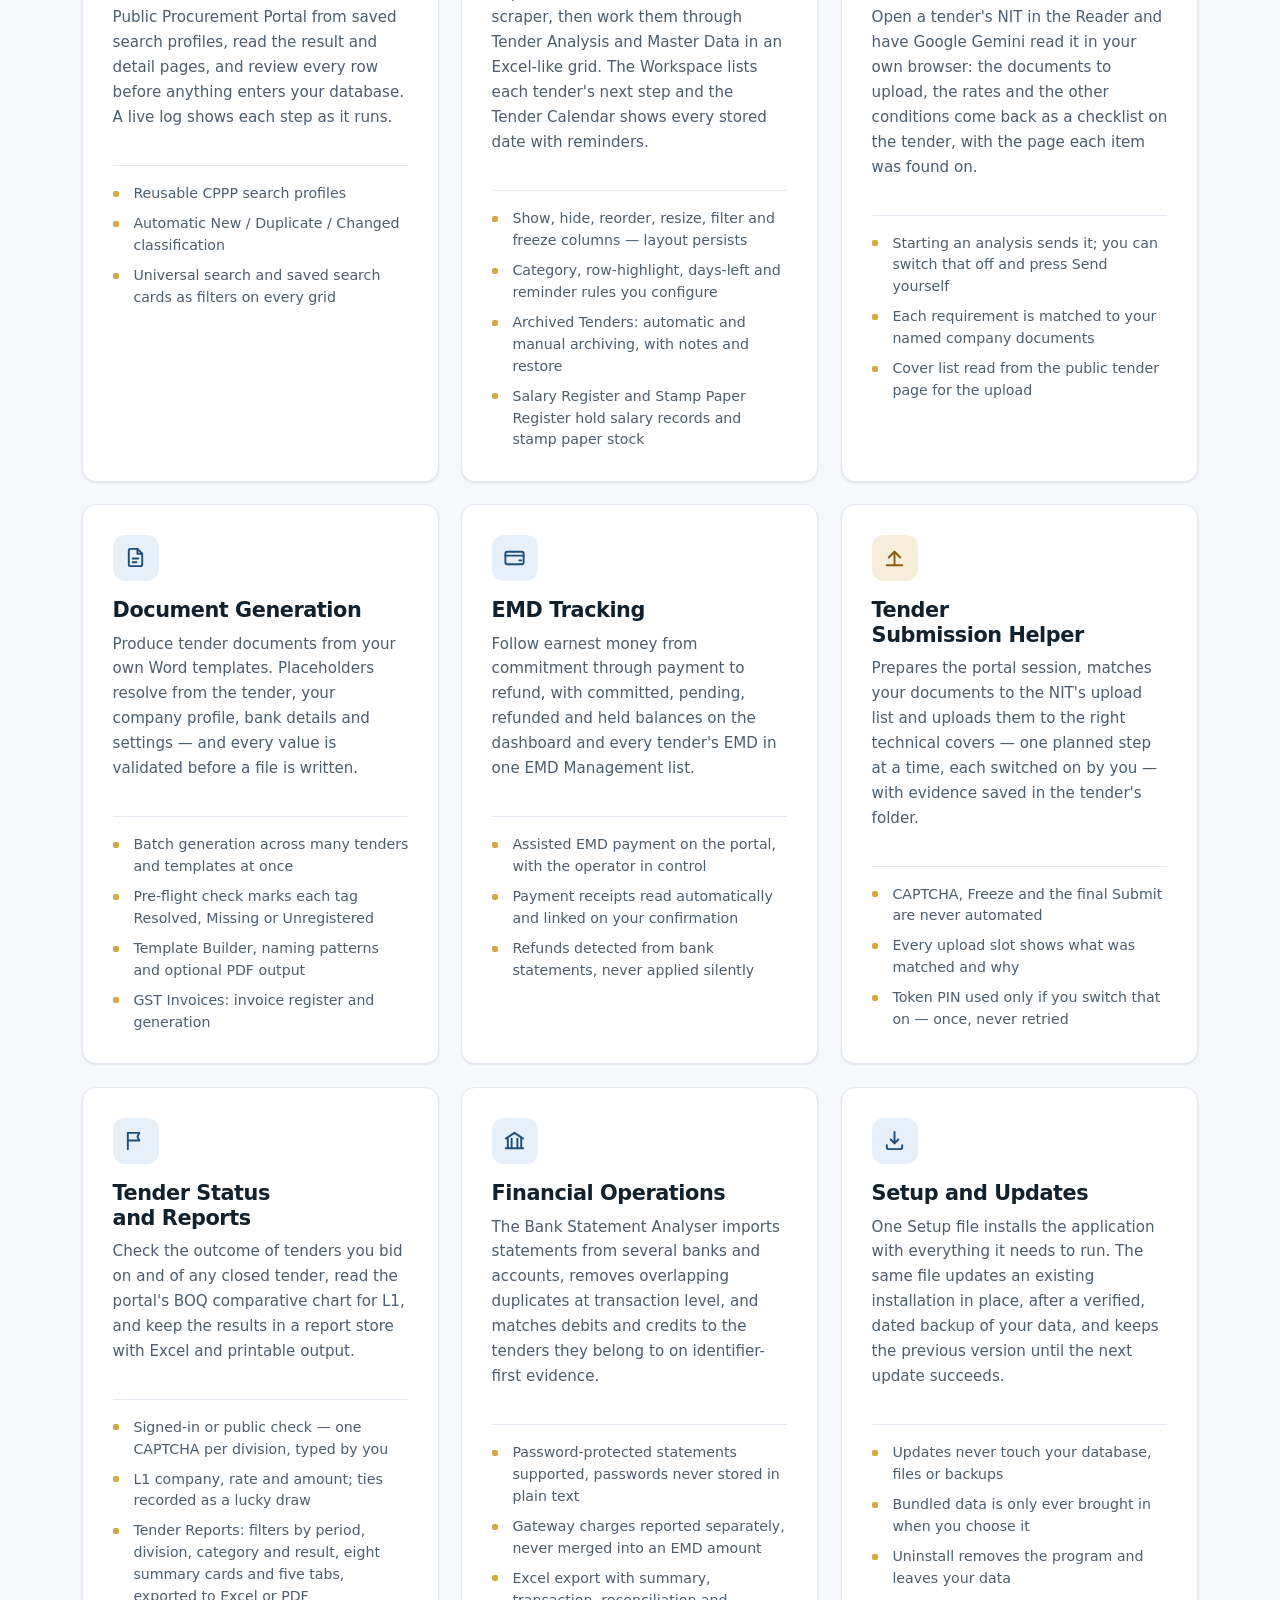
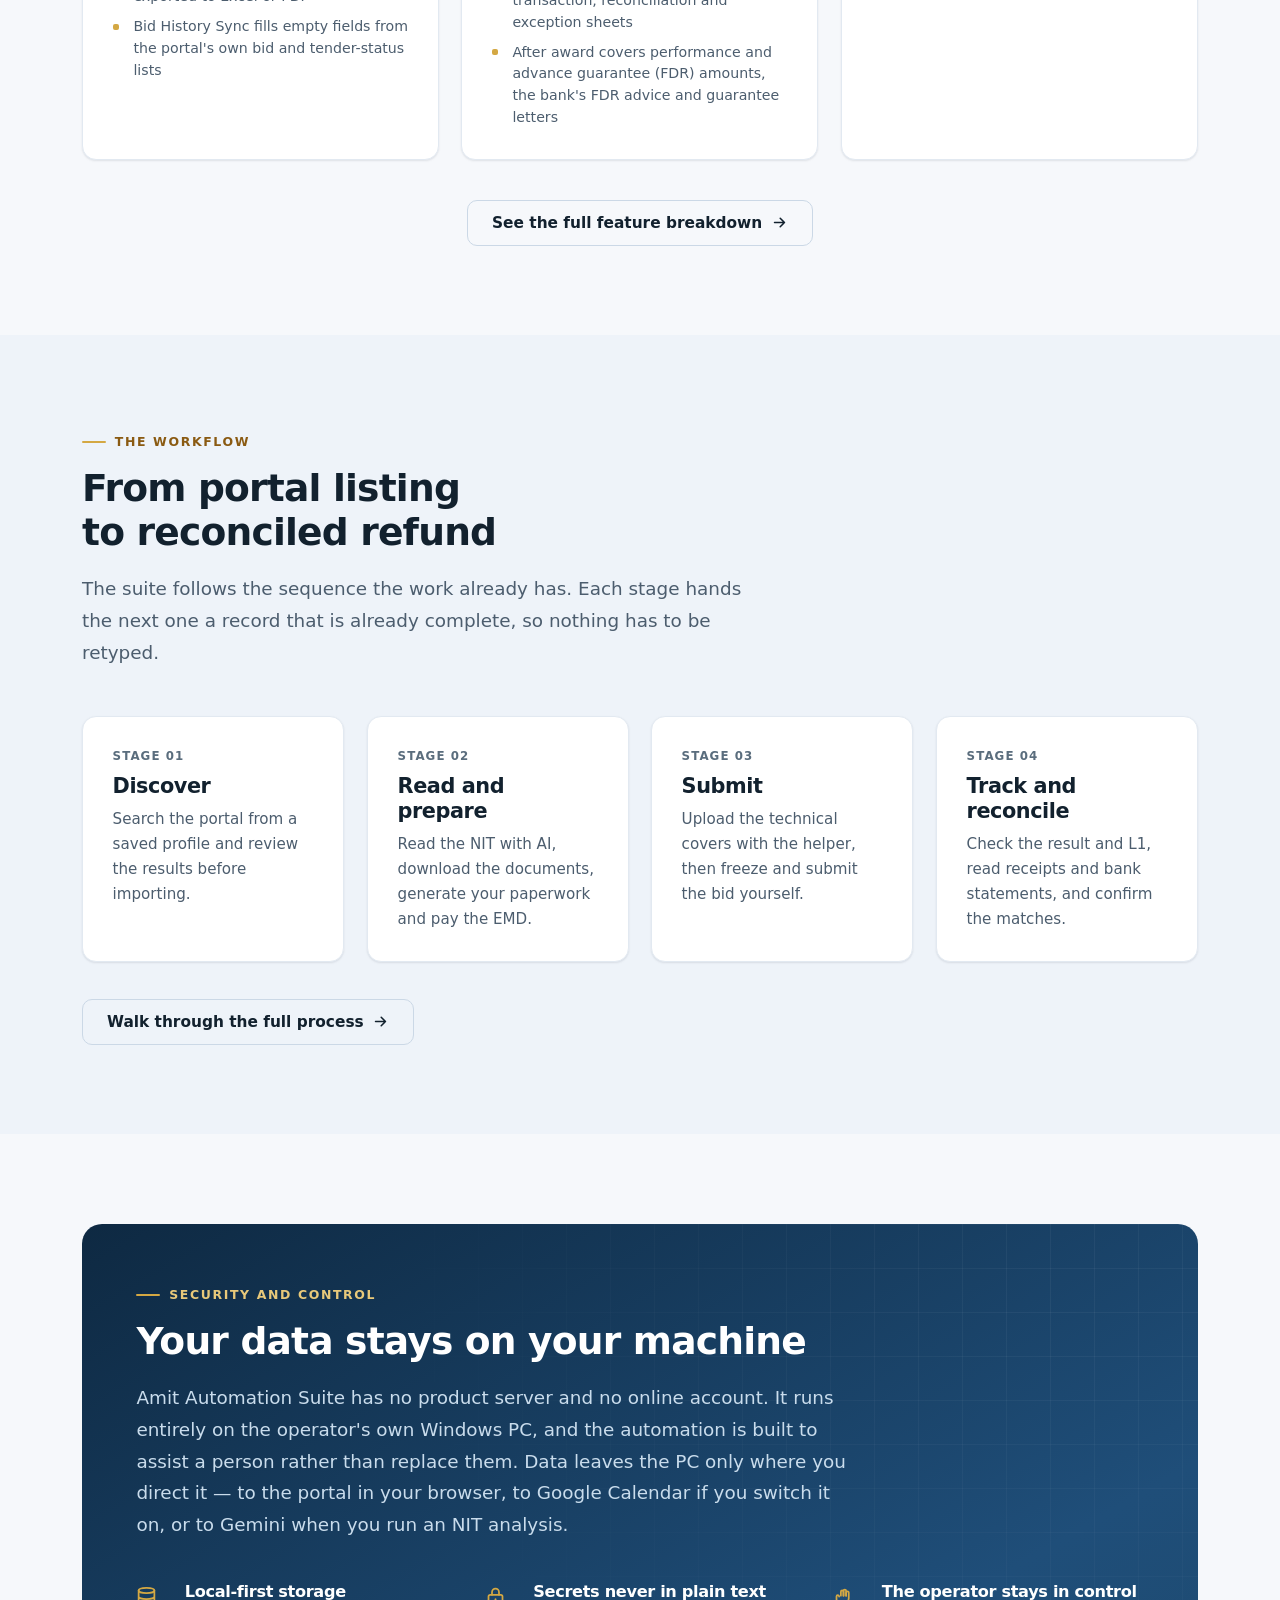
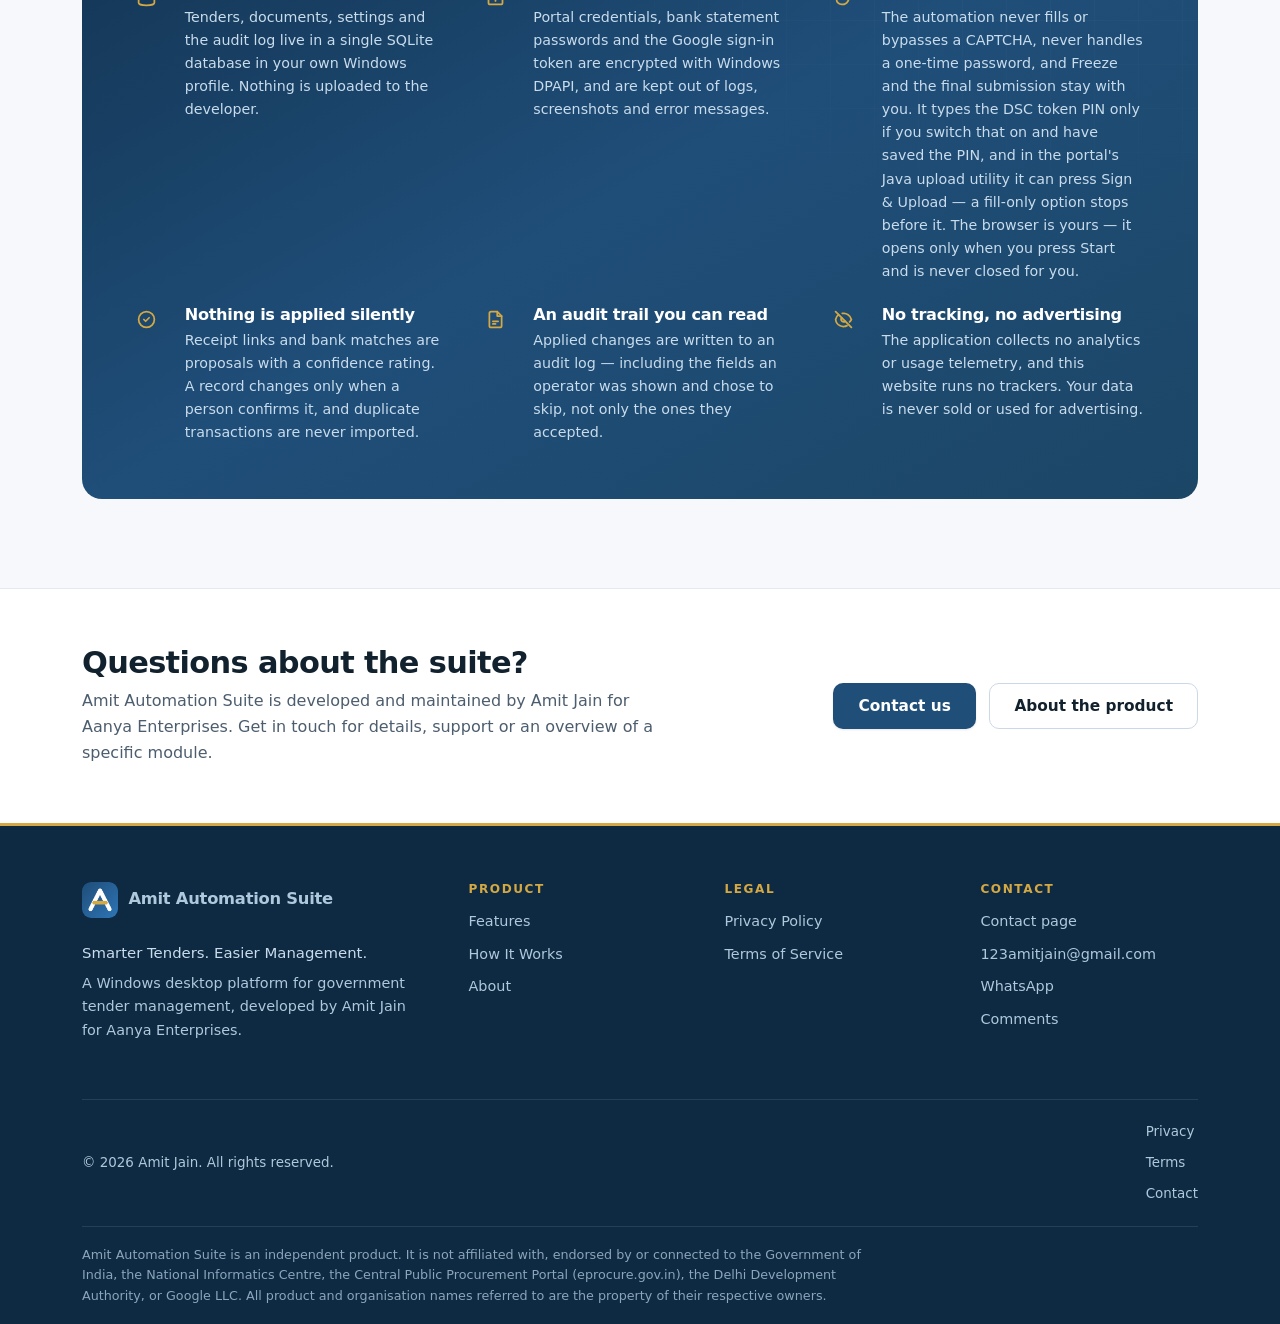
==== commit d8534d33: "Bring the site up to AAS as of 22-10-2026, and correct three false claims The site described the pro" ====
--- a/index.html
+++ b/index.html
@@ -4,7 +4,7 @@
 <meta charset="utf-8">
 <meta name="viewport" content="width=device-width, initial-scale=1">
 <title>Amit Automation Suite — Tender Management &amp; Automation for Windows</title>
-<meta name="description" content="Windows desktop platform for the government tender lifecycle: CPPP tender search, AI-assisted NIT reading, tender management, document generation, EMD tracking, portal submission assistance, tender status, reports and bank reconciliation.">
+<meta name="description" content="Windows desktop platform for government tenders: CPPP search, AI NIT reading, documents, EMD, bid submission help, tender status, reports and bank reconciliation.">
 <meta name="author" content="Amit Jain">
 <meta name="theme-color" content="#1F4E79">
 <link rel="canonical" href="https://amitsuite.github.io/">
@@ -12,7 +12,7 @@
 <meta property="og:type" content="website">
 <meta property="og:site_name" content="Amit Automation Suite">
 <meta property="og:title" content="Amit Automation Suite — Tender Management &amp; Automation for Windows">
-<meta property="og:description" content="A Windows desktop platform for the government tender lifecycle: search, NIT reading, management, documents, EMD, submission assistance, tender status, reports and bank reconciliation. Data stays on your machine.">
+<meta property="og:description" content="A Windows desktop platform for the government tender lifecycle, from CPPP search and NIT reading to EMD, bid submission help and reports. Data stays on your machine.">
 <meta property="og:url" content="https://amitsuite.github.io/">
 <meta property="og:image" content="https://amitsuite.github.io/assets/img/og-image.png">
 <meta property="og:image:width" content="1200">
@@ -39,7 +39,7 @@
   "applicationCategory": "BusinessApplication",
   "applicationSubCategory": "Tender Management",
   "operatingSystem": "Windows 10 version 2004 (build 19041) or later, 64-bit",
-  "softwareVersion": "1.0.2",
+  "softwareVersion": "1.0.3",
   "url": "https://amitsuite.github.io/",
   "image": "https://amitsuite.github.io/assets/img/og-image.png",
   "description": "A Windows desktop platform that manages the government tender lifecycle end to end: CPPP tender search, AI-assisted NIT reading, tender management, document generation, EMD tracking, portal submission assistance, tender status, reports and financial reconciliation. All records are stored in a local SQLite database on the operator's own machine.",
@@ -90,7 +90,7 @@
     <div class="wrap">
       <div class="hero__inner">
         <div>
-          <p class="hero__badge"><b>Version 1.0.2</b> Windows desktop application</p>
+          <p class="hero__badge"><b>Version 1.0.3</b> Windows desktop application</p>
           <h1>Smarter Tenders.<br>Easier Management.</h1>
           <p class="lede">Amit Automation Suite brings the complete government tender lifecycle into one
             Windows application — searching the portal, reading the NIT, managing tender records,
@@ -185,7 +185,7 @@
       <div class="section-head section-head--center">
         <p class="eyebrow">One platform</p>
         <h2>Nine areas of the tender lifecycle, in a single application</h2>
-        <p class="lede">Every module shares one database, one set of master lists and one interface.
+        <p class="lede">All 27 modules share one database, one set of master lists and one interface.
           A tender found by the scraper is the same record the Reader, the document engine, the EMD
           screens, the Submission Helper and the reports all read.</p>
       </div>
@@ -218,7 +218,8 @@
           <ul class="card__list">
             <li>Show, hide, reorder, resize, filter and freeze columns — layout persists</li>
             <li>Category, row-highlight, days-left and reminder rules you configure</li>
-            <li>Tenders with no work are archived automatically and can be restored</li>
+            <li>Archived Tenders: automatic and manual archiving, with notes and restore</li>
+            <li>Salary Register and Stamp Paper Register hold salary records and stamp paper stock</li>
           </ul>
         </article>
 
@@ -231,7 +232,7 @@
             the documents to upload, the rates and the other conditions come back as a checklist
             on the tender, with the page each item was found on.</p>
           <ul class="card__list">
-            <li>You press Send in Gemini yourself — nothing is sent for you</li>
+            <li>Starting an analysis sends it; you can switch that off and press Send yourself</li>
             <li>Each requirement is matched to your named company documents</li>
             <li>Cover list read from the public tender page for the upload</li>
           </ul>
@@ -249,6 +250,7 @@
             <li>Batch generation across many tenders and templates at once</li>
             <li>Pre-flight check marks each tag Resolved, Missing or Unregistered</li>
             <li>Template Builder, naming patterns and optional PDF output</li>
+            <li>GST Invoices: invoice register and generation</li>
           </ul>
         </article>
 
@@ -293,7 +295,8 @@
           <ul class="card__list">
             <li>Signed-in or public check — one CAPTCHA per division, typed by you</li>
             <li>L1 company, rate and amount; ties recorded as a lucky draw</li>
-            <li>Result reports with charts, exported to Excel or PDF</li>
+            <li>Tender Reports: filters by period, division, category and result, eight summary cards and five tabs, exported to Excel or PDF</li>
+            <li>Bid History Sync fills empty fields from the portal's own bid and tender-status lists</li>
           </ul>
         </article>
 
@@ -302,13 +305,14 @@
             <svg viewBox="0 0 24 24" fill="none" stroke="currentColor" stroke-width="2" stroke-linecap="round" stroke-linejoin="round"><path d="M3 10l9-6 9 6"/><path d="M5 10v9M19 10v9M9 10v9M15 10v9M3 20h18"/></svg>
           </span>
           <h3>Financial Operations</h3>
-          <p>Import bank statements from several banks and accounts, remove overlapping duplicates at
-            transaction level, and match debits and credits to the tenders they belong to on
-            identifier-first evidence.</p>
+          <p>The Bank Statement Analyser imports statements from several banks and accounts, removes
+            overlapping duplicates at transaction level, and matches debits and credits to the
+            tenders they belong to on identifier-first evidence.</p>
           <ul class="card__list">
             <li>Password-protected statements supported, passwords never stored in plain text</li>
             <li>Gateway charges reported separately, never merged into an EMD amount</li>
             <li>Excel export with summary, transaction, reconciliation and exception sheets</li>
+            <li>After award covers performance and advance guarantee (FDR) amounts, the bank's FDR advice and guarantee letters</li>
           </ul>
         </article>
 
@@ -386,9 +390,9 @@
         <h2>Your data stays on your machine</h2>
         <p class="lede" style="max-width: 62ch;">Amit Automation Suite has no product server and no
           online account. It runs entirely on the operator's own Windows PC, and the automation is
-          built to assist a person rather than replace them. Data leaves the PC only when you send
-          it yourself — to the portal in your browser, to Google Calendar if you switch it on, or
-          to Gemini when you press Send.</p>
+          built to assist a person rather than replace them. Data leaves the PC only where you
+          direct it — to the portal in your browser, to Google Calendar if you switch it on, or to
+          Gemini when you run an NIT analysis.</p>
 
         <div class="panel__grid">
           <div class="panel__item">
@@ -412,9 +416,12 @@
             <svg viewBox="0 0 24 24" fill="none" stroke="currentColor" stroke-width="2" stroke-linecap="round" stroke-linejoin="round" aria-hidden="true"><path d="M9 11V6.5a1.5 1.5 0 0 1 3 0V11"/><path d="M12 11V5.5a1.5 1.5 0 0 1 3 0V11"/><path d="M15 11V7.5a1.5 1.5 0 0 1 3 0V14a7 7 0 0 1-7 7h-1a6 6 0 0 1-6-6v-3a1.5 1.5 0 0 1 3 0"/></svg>
             <div>
               <h3>The operator stays in control</h3>
-              <p>The automation never fills or bypasses a CAPTCHA and never handles an OTP or a
-                digital signature. The browser is yours — it opens only when you press Start and is
-                never closed for you.</p>
+              <p>The automation never fills or bypasses a CAPTCHA, never handles a one-time
+                password, and Freeze and the final submission stay with you. It types the DSC
+                token PIN only if you switch that on and
+                have saved the PIN, and in the portal's Java upload utility it can press Sign &amp;
+                Upload — a fill-only option stops before it. The browser is yours — it opens only
+                when you press Start and is never closed for you.</p>
             </div>
           </div>
           <div class="panel__item">
